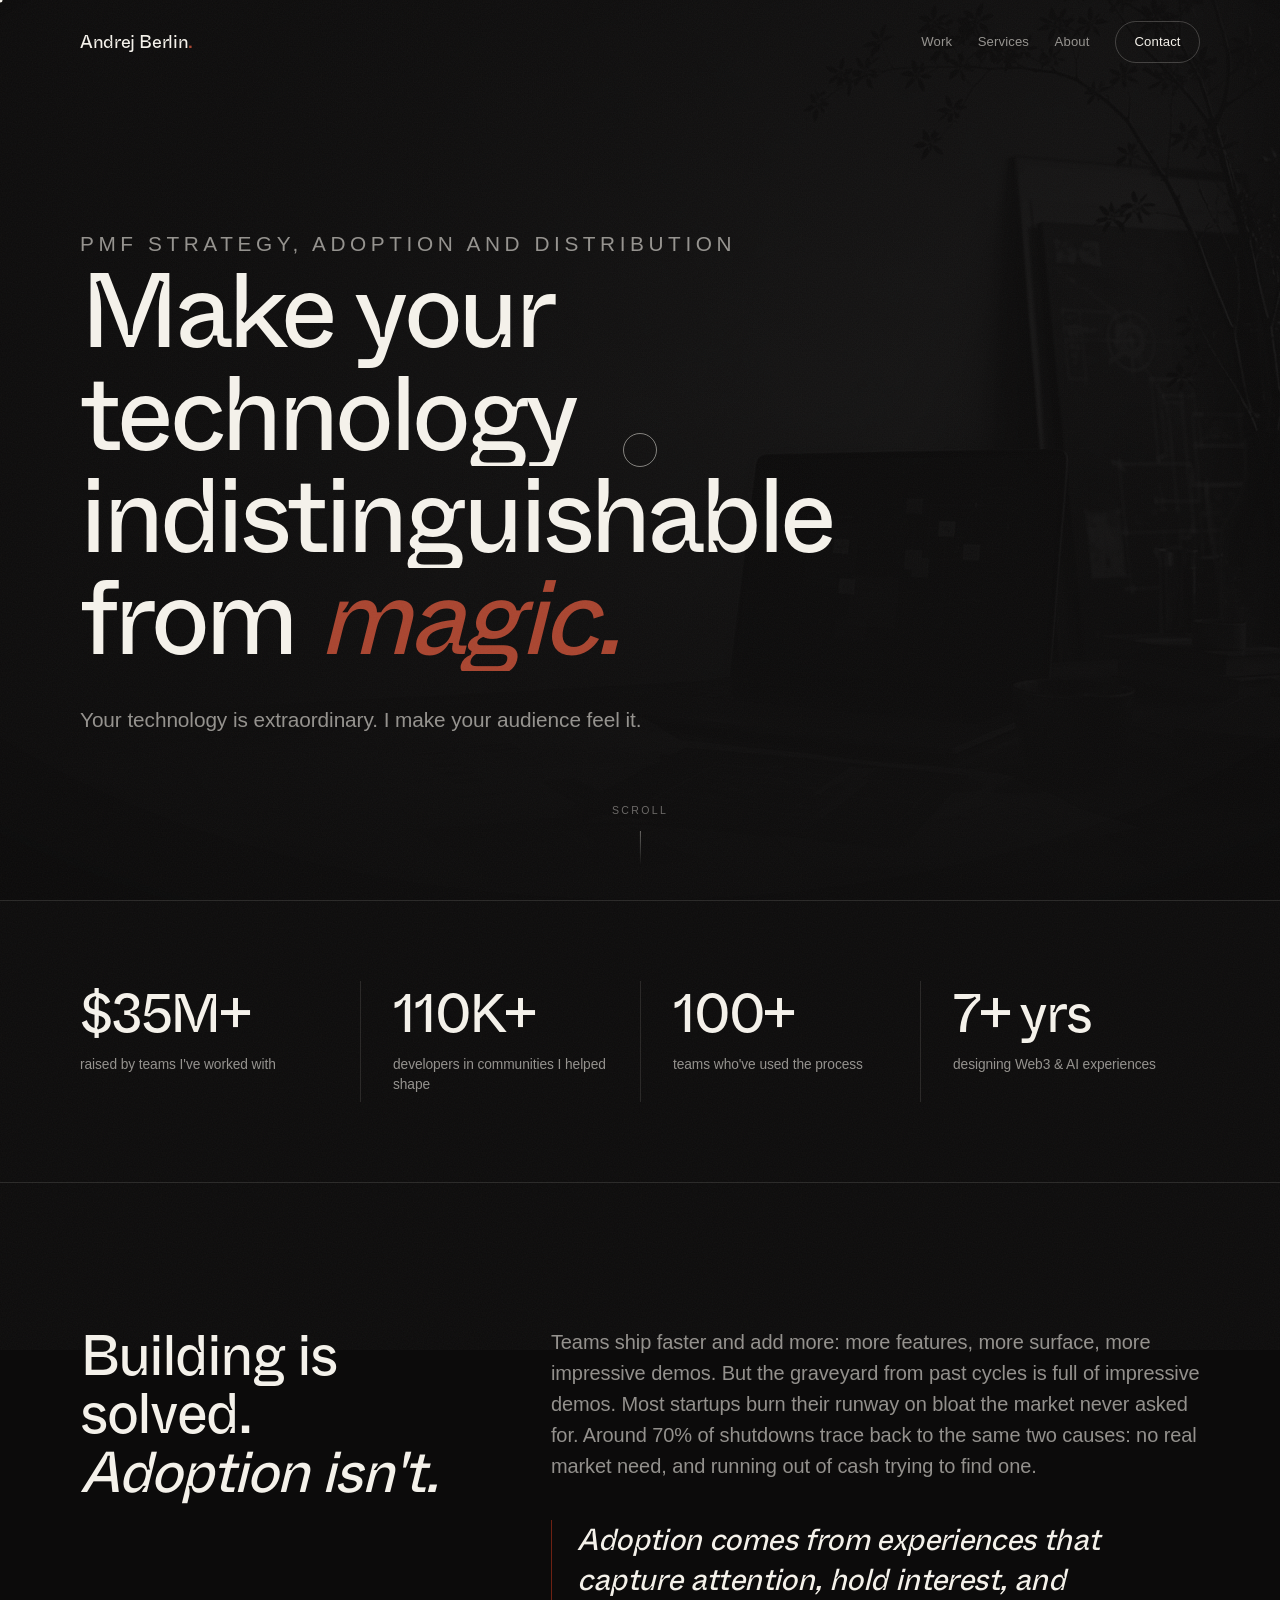
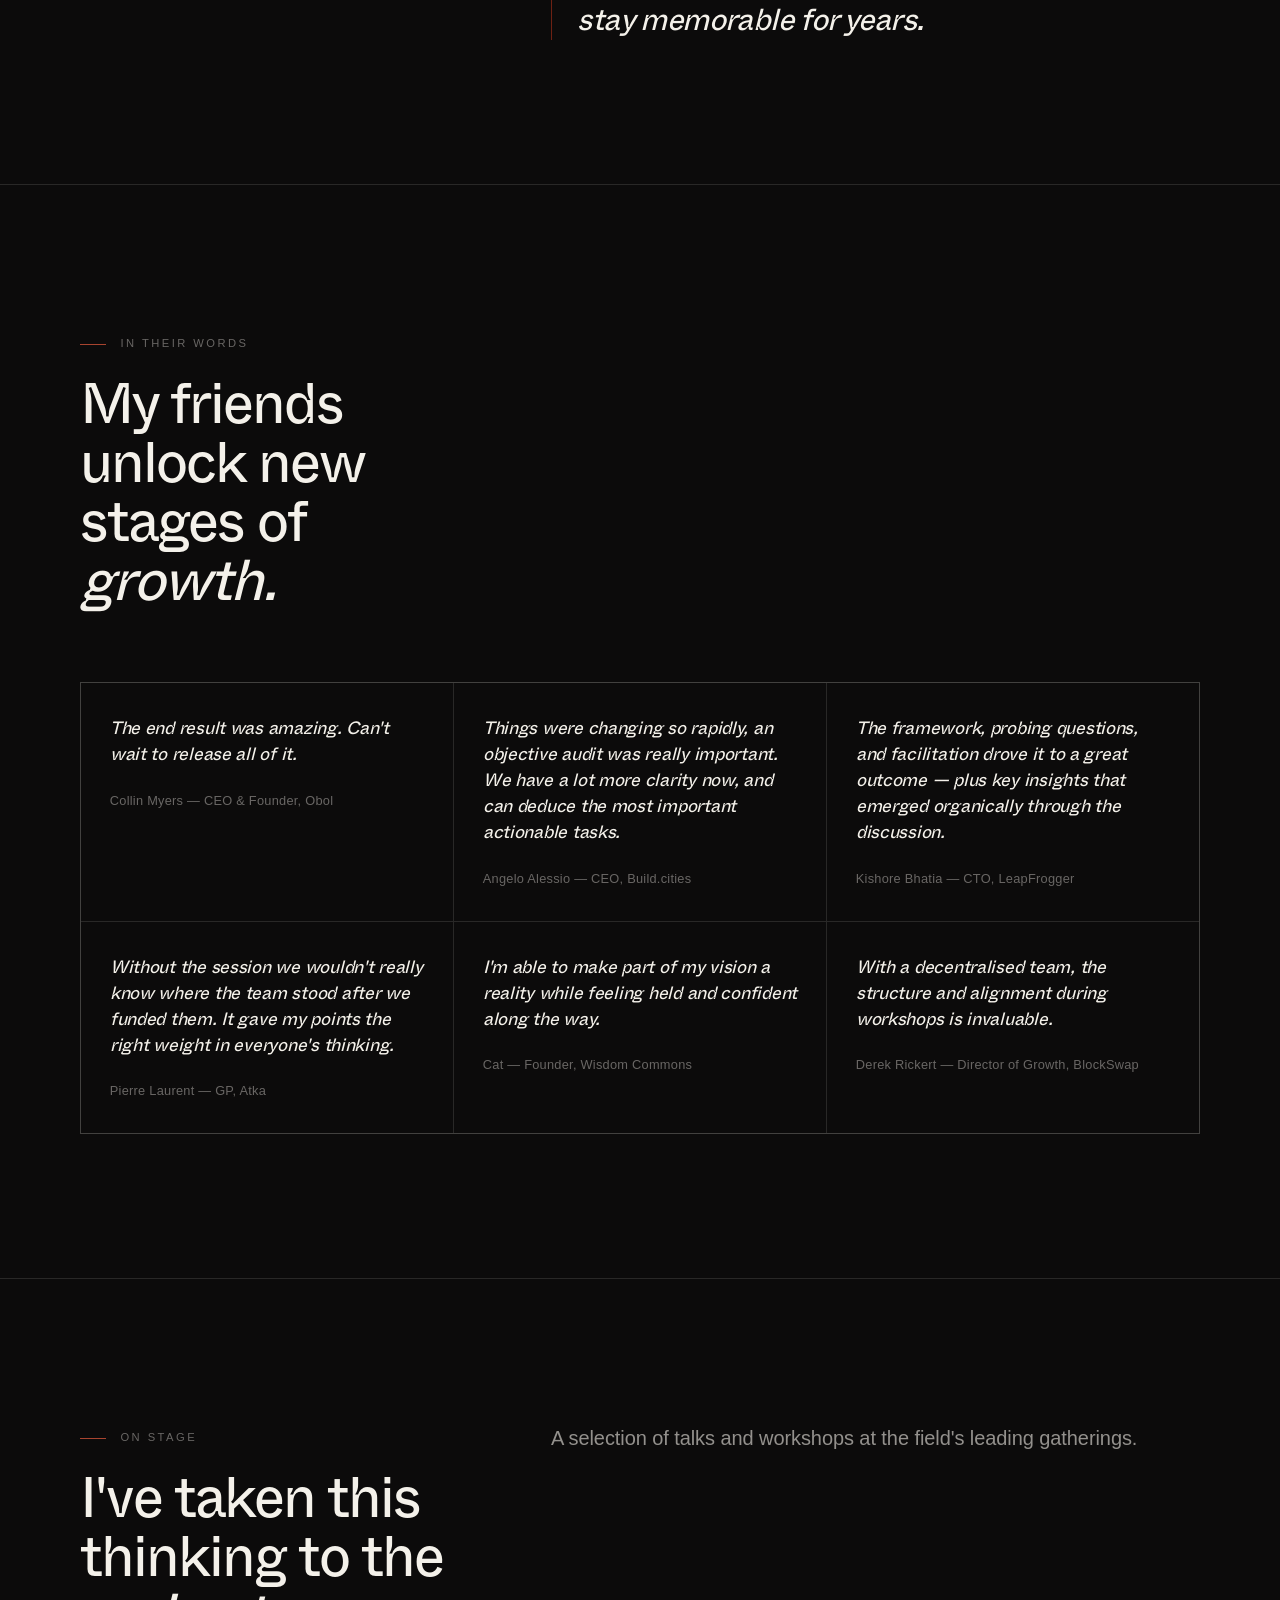
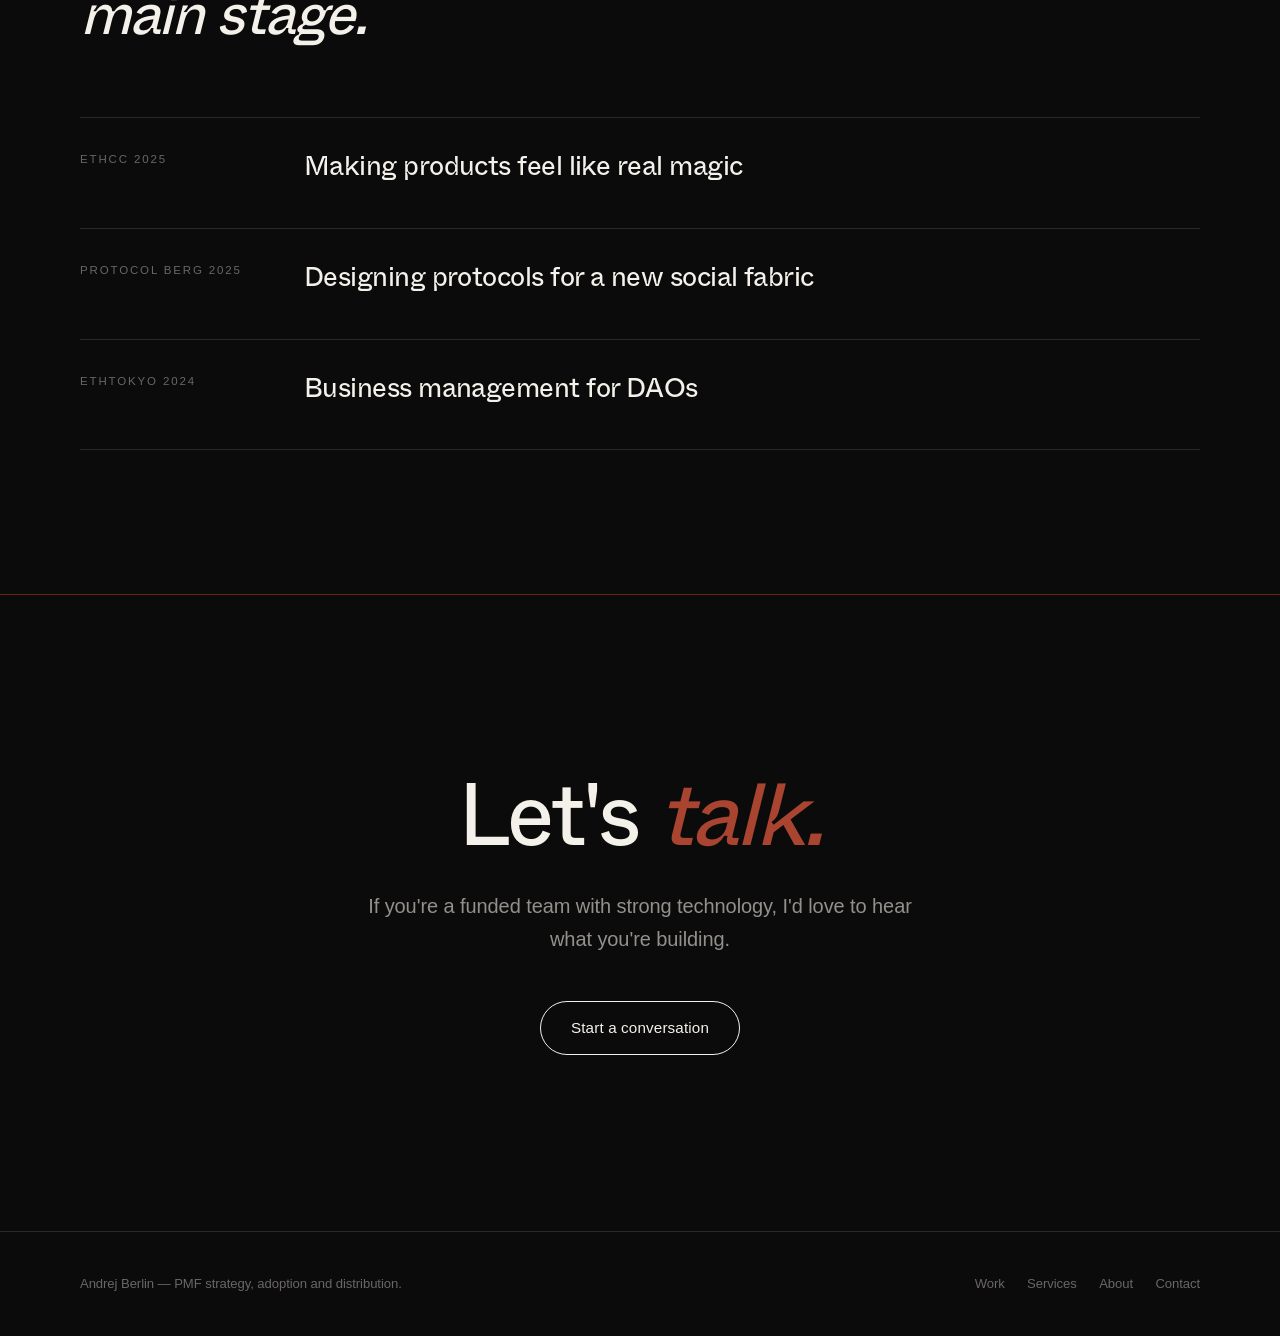
==== index.html @ 0835ff60 "Update positioning phrase" ====
<!DOCTYPE html>
<html lang="en">
<head>
  <meta charset="UTF-8">
  <meta name="viewport" content="width=device-width, initial-scale=1.0">
  <meta name="description" content="Andrej Berlin — PMF strategy, adoption and distribution for Web3 and AI teams">
  <title>Andrej Berlin — PMF strategy, adoption and distribution</title>
  <link rel="preload" as="image" href="assets/hero-experience-lab.png">
  <link rel="stylesheet" href="styles.css">
</head>
<body id="top">
  <div class="grain" aria-hidden="true"></div>
  <div class="vignette" aria-hidden="true"></div>
  <div class="cursor-ring" aria-hidden="true"></div>
  <div class="cursor-dot" aria-hidden="true"></div>

  <nav class="site-nav" aria-label="Primary navigation">
    <div class="wrap nav-inner">
      <a class="brand" href="index.html">Andrej Berlin<span>.</span></a>
      <div class="nav-links">
        <a href="work.html">Work</a>
        <a href="services.html">Services</a>
        <a href="about.html">About</a>
        <a class="nav-cta" href="#contact">Contact</a>
      </div>
    </div>
  </nav>

  <main>
    <header class="hero">
      <div class="hero-bg" aria-hidden="true"></div>
      <div class="wrap">
        <div class="hero-content">
          <p class="eyebrow">PMF strategy, adoption and distribution</p>
          <h1>
            <span class="line"><span>Make your technology</span></span>
            <span class="line"><span>indistinguishable</span></span>
            <span class="line"><span>from <span class="accent-blood">magic.</span></span></span>
          </h1>
          <p>Your technology is extraordinary. I make your audience feel it.</p>
        </div>
      </div>
      <span class="scroll-cue" aria-hidden="true">Scroll</span>
    </header>

    <section class="metrics hairline" aria-label="Impact metrics">
      <div class="wrap metric-grid">
        <div class="metric reveal">
          <strong data-count="35" data-prefix="$" data-suffix="M+">$35M+</strong>
          <span>raised by teams I've worked with</span>
        </div>
        <div class="metric reveal">
          <strong data-count="110" data-suffix="K+">110K+</strong>
          <span>developers in communities I helped shape</span>
        </div>
        <div class="metric reveal">
          <strong data-count="100" data-suffix="+">100+</strong>
          <span>teams who've used the process</span>
        </div>
        <div class="metric reveal">
          <strong data-count="7" data-suffix="+ yrs">7+ yrs</strong>
          <span>designing Web3 &amp; AI experiences</span>
        </div>
      </div>
    </section>

    <section class="section hairline" id="approach">
      <div class="wrap">
        <div class="section-grid">
          <div>
            <h2 class="reveal">Building is solved. <span class="accent">Adoption isn't.</span></h2>
          </div>
          <div>
            <p class="lead reveal">Teams ship <span class="swap" data-words="faster,quicker,sooner">faster</span> and add more: more <span class="swap" data-words="features,capabilities,functions">features</span>, more <span class="swap" data-words="surface,scope,footprint">surface</span>, more <span class="swap" data-words="impressive,striking,dazzling">impressive</span> demos. But the graveyard from past cycles is full of impressive demos. Most startups burn their runway on <span class="swap" data-words="bloat,clutter,excess">bloat</span> the market never asked for. Around 70% of shutdowns trace back to the same two causes: no real market need, and running out of cash trying to find one.</p>
            <p class="pull reveal">Adoption comes from experiences that capture attention, hold interest, and stay memorable for years.</p>
          </div>
        </div>
      </div>
    </section>

    <section class="section hairline" aria-labelledby="testimonials-title">
      <div class="wrap">
        <div class="section-grid">
          <div>
            <p class="section-kicker">In their words</p>
            <h2 id="testimonials-title" class="reveal">My friends unlock new stages of <span class="accent">growth.</span></h2>
          </div>
        </div>

        <div class="quote-grid stagger">
          <blockquote class="quote reveal">
            <p>The end result was amazing. Can't wait to release all of it.</p>
            <cite>Collin Myers — CEO &amp; Founder, Obol</cite>
          </blockquote>
          <blockquote class="quote reveal">
            <p>Things were changing so rapidly, an objective audit was really important. We have a lot more clarity now, and can deduce the most important actionable tasks.</p>
            <cite>Angelo Alessio — CEO, Build.cities</cite>
          </blockquote>
          <blockquote class="quote reveal">
            <p>The framework, probing questions, and facilitation drove it to a great outcome — plus key insights that emerged organically through the discussion.</p>
            <cite>Kishore Bhatia — CTO, LeapFrogger</cite>
          </blockquote>
          <blockquote class="quote reveal">
            <p>Without the session we wouldn't really know where the team stood after we funded them. It gave my points the right weight in everyone's thinking.</p>
            <cite>Pierre Laurent — GP, Atka</cite>
          </blockquote>
          <blockquote class="quote reveal">
            <p>I'm able to make part of my vision a reality while feeling held and confident along the way.</p>
            <cite>Cat — Founder, Wisdom Commons</cite>
          </blockquote>
          <blockquote class="quote reveal">
            <p>With a decentralised team, the structure and alignment during workshops is invaluable.</p>
            <cite>Derek Rickert — Director of Growth, BlockSwap</cite>
          </blockquote>
        </div>
      </div>
    </section>

    <section class="section hairline" aria-labelledby="talks-title">
      <div class="wrap">
        <div class="section-grid">
          <div>
            <p class="section-kicker">On stage</p>
            <h2 id="talks-title" class="reveal">I've taken this thinking to the <span class="accent">main stage.</span></h2>
          </div>
          <p class="lead reveal">A selection of talks and workshops at the field's leading gatherings.</p>
        </div>

        <div class="talk-list">
          <article class="talk reveal">
            <time>EthCC 2025</time>
            <div>
              <h3>Making products feel like real magic</h3>
              <p>How the principles of magic apply to building digital products in Web3 — the difference between magical experiences and magic tricks, and how the best teams create experiences that are delightful, connecting, and memorable.</p>
            </div>
          </article>
          <article class="talk reveal">
            <time>Protocol Berg 2025</time>
            <div>
              <h3>Designing protocols for a new social fabric</h3>
              <p>A workshop on designing protocols that shape behaviour and address real-world challenges — mapping behavioural patterns, prioritising challenges, and merging ideas into protocol concepts that encourage positive interaction.</p>
            </div>
          </article>
          <article class="talk reveal">
            <time>EthTokyo 2024</time>
            <div>
              <h3>Business management for DAOs</h3>
              <p>Insights from years of consultancy and research: most needlessly burned funds in Web3 startups could be used effectively with proper team alignment, real user research, and directed treasury management.</p>
            </div>
          </article>
        </div>
      </div>
    </section>

    <section class="section final hairline-blood" id="contact">
      <div class="wrap">
        <h2 class="reveal">Let's <span class="accent-blood">talk.</span></h2>
        <p class="reveal">If you're a funded team with strong technology, I'd love to hear what you're building.</p>
        <a class="button reveal" href="https://t.me/andrejberlin" target="_blank" rel="noopener">Start a conversation</a>
      </div>
    </section>
  </main>

  <footer class="site-footer">
    <div class="wrap footer-inner">
      <span>Andrej Berlin — PMF strategy, adoption and distribution.</span>
      <nav class="footer-links" aria-label="Footer">
        <a href="work.html">Work</a>
        <a href="services.html">Services</a>
        <a href="about.html">About</a>
        <a href="#contact">Contact</a>
      </nav>
    </div>
  </footer>

  <script src="script.js"></script>
</body>
</html>
---- styles.css ----
/* ABC Whyte Inktrap — display face. License owned; files live in /fonts/.
   Only the Regular is present, so it covers the 400–500 display range;
   body text falls back to a neutral grotesque per the brief. */
@font-face {
  font-family: "ABC Whyte Inktrap";
  src: url("fonts/ABCWhyteInktrap-Regular.otf") format("opentype");
  font-weight: 400 500;
  font-style: normal;
  font-display: swap;
}

:root {
  --bg: #0c0b0b;
  --fg: #f4f1ea;
  --oxblood: #6e2113;
  --oxblood-bright: #a8442f;
  --muted: rgba(244, 241, 234, 0.58);
  --quiet: rgba(244, 241, 234, 0.40);
  --line: rgba(244, 241, 234, 0.12);
  --line-strong: rgba(244, 241, 234, 0.22);
  --display: "ABC Whyte Inktrap", "Helvetica Neue", Arial, sans-serif;
  --body: "ABC Whyte", "Helvetica Neue", Arial, sans-serif;
  --ease: cubic-bezier(0.16, 1, 0.3, 1);
}

* { box-sizing: border-box; }

html { scroll-behavior: smooth; }

body {
  margin: 0;
  background: var(--bg);
  color: var(--fg);
  font-family: var(--body);
  font-weight: 400;
  line-height: 1.65;
  letter-spacing: -0.005em;
  -webkit-font-smoothing: antialiased;
  text-rendering: optimizeLegibility;
  overflow-x: hidden;
}

::selection {
  background: var(--oxblood);
  color: var(--fg);
}

img { max-width: 100%; display: block; }
a { color: inherit; }

.wrap {
  width: min(1120px, calc(100% - 48px));
  margin: 0 auto;
}

/* ---------- Atmosphere: grain + vignette ---------- */
.grain,
.vignette {
  position: fixed;
  inset: -50%;
  width: 200%;
  height: 200%;
  pointer-events: none;
  z-index: 9000;
}
.grain {
  background-image: url("data:image/svg+xml,%3Csvg xmlns='http://www.w3.org/2000/svg' width='160' height='160'%3E%3Cfilter id='n'%3E%3CfeTurbulence type='fractalNoise' baseFrequency='0.8' numOctaves='2' stitchTiles='stitch'/%3E%3C/filter%3E%3Crect width='100%25' height='100%25' filter='url(%23n)'/%3E%3C/svg%3E");
  opacity: 0.045;
  mix-blend-mode: screen;
  animation: grain 600ms steps(1) infinite;
  will-change: transform;
}
@keyframes grain {
  0%   { transform: translate(0, 0); }
  10%  { transform: translate(-4%, -2%); }
  20%  { transform: translate(-8%, 4%); }
  30%  { transform: translate(4%, -6%); }
  40%  { transform: translate(-2%, 8%); }
  50%  { transform: translate(-8%, 2%); }
  60%  { transform: translate(6%, 0); }
  70%  { transform: translate(0, 6%); }
  80%  { transform: translate(3%, -4%); }
  90%  { transform: translate(-4%, 4%); }
  100% { transform: translate(0, 0); }
}
.vignette {
  inset: 0;
  width: 100%;
  height: 100%;
  background: radial-gradient(125% 105% at 50% 42%, transparent 55%, rgba(0, 0, 0, 0.55) 100%);
  z-index: 8999;
}

/* ---------- Custom cursor ---------- */
.cursor-dot,
.cursor-ring {
  position: fixed;
  top: 0;
  left: 0;
  pointer-events: none;
  z-index: 9500;
  border-radius: 50%;
  transform: translate(-50%, -50%);
  opacity: 0;
  transition: opacity 400ms ease;
}
.cursor-dot {
  width: 5px;
  height: 5px;
  background: var(--fg);
}
.cursor-ring {
  width: 34px;
  height: 34px;
  border: 1px solid rgba(244, 241, 234, 0.5);
  transition: width 300ms var(--ease), height 300ms var(--ease),
              border-color 300ms var(--ease), background-color 300ms var(--ease),
              opacity 400ms ease;
}
body.cursor-on .cursor-dot,
body.cursor-on .cursor-ring { opacity: 1; }
body.cursor-on { cursor: none; }
body.cursor-on a,
body.cursor-on button { cursor: none; }
.cursor-ring.is-hover {
  width: 64px;
  height: 64px;
  border-color: rgba(244, 241, 234, 0.18);
  background: rgba(168, 68, 47, 0.12);
}

/* ---------- Nav ---------- */
.site-nav {
  position: fixed;
  top: 0;
  left: 0;
  right: 0;
  z-index: 100;
  transition: background-color 400ms ease, border-color 400ms ease, backdrop-filter 400ms ease;
  border-bottom: 1px solid transparent;
}
.site-nav.condensed {
  background: rgba(12, 11, 11, 0.72);
  border-bottom-color: var(--line);
  backdrop-filter: blur(14px);
}
.nav-inner {
  display: flex;
  align-items: center;
  justify-content: space-between;
  gap: 1.5rem;
  min-height: 84px;
  transition: min-height 400ms ease;
}
.site-nav.condensed .nav-inner { min-height: 62px; }

.brand {
  font-family: var(--display);
  font-size: 1.15rem;
  font-weight: 500;
  letter-spacing: -0.02em;
  text-decoration: none;
  white-space: nowrap;
}
.brand span { color: var(--oxblood-bright); }

.nav-links {
  display: flex;
  align-items: center;
  gap: 1.6rem;
  font-size: 0.82rem;
  letter-spacing: 0.01em;
  color: var(--muted);
}
.nav-links a {
  position: relative;
  text-decoration: none;
  transition: color 300ms ease;
}
.nav-links a:not(.nav-cta)::after {
  content: "";
  position: absolute;
  left: 0;
  bottom: -4px;
  width: 100%;
  height: 1px;
  background: var(--fg);
  transform: scaleX(0);
  transform-origin: left;
  transition: transform 380ms var(--ease);
}
.nav-links a:not(.nav-cta):hover { color: var(--fg); }
.nav-links a:not(.nav-cta):hover::after { transform: scaleX(1); }
.nav-links a[aria-current="page"] { color: var(--fg); }
.nav-links a[aria-current="page"]:not(.nav-cta)::after { transform: scaleX(1); background: var(--oxblood-bright); }

.nav-cta {
  padding: 0.55rem 1.15rem;
  border: 1px solid var(--line-strong);
  border-radius: 999px;
  color: var(--fg);
  transition: border-color 300ms ease, background-color 300ms ease, color 300ms ease;
}
.nav-cta:hover {
  border-color: var(--oxblood-bright);
  background: var(--oxblood);
}

/* ---------- Buttons ---------- */
.button {
  display: inline-flex;
  align-items: center;
  justify-content: center;
  min-height: 54px;
  padding: 0 1.9rem;
  border: 1px solid var(--fg);
  border-radius: 999px;
  font-family: var(--body);
  font-size: 0.95rem;
  letter-spacing: 0.01em;
  text-decoration: none;
  background: transparent;
  color: var(--fg);
  transition: background-color 320ms var(--ease), color 320ms var(--ease), border-color 320ms var(--ease);
}
.button:hover {
  background: var(--fg);
  color: var(--bg);
}

/* ---------- Eyebrow / kicker labels ---------- */
.eyebrow,
.section-kicker {
  display: inline-block;
  margin: 0 0 1.4rem;
  font-size: 0.7rem;
  font-weight: 500;
  letter-spacing: 0.22em;
  text-transform: uppercase;
  color: var(--quiet);
}
.section-kicker::before {
  content: "";
  display: inline-block;
  width: 26px;
  height: 1px;
  margin-right: 0.9rem;
  vertical-align: middle;
  background: var(--oxblood-bright);
}

/* ---------- Display type ---------- */
h1, h2, h3 {
  font-family: var(--display);
  font-weight: 500;
  letter-spacing: -0.03em;
}
.accent { font-style: italic; }
.accent-blood { color: var(--oxblood-bright); font-style: italic; }

/* ---------- Hero ---------- */
.hero {
  position: relative;
  min-height: 100svh;
  display: flex;
  align-items: center;
  overflow: hidden;
  isolation: isolate;
}
.hero-bg {
  position: absolute;
  inset: 0;
  z-index: -2;
  background: url("assets/hero-experience-lab.png") center / cover no-repeat;
  filter: grayscale(1) contrast(1.05) brightness(0.5);
  opacity: 0.18;
  transform: scale(1.06);
}
.hero::after {
  content: "";
  position: absolute;
  inset: 0;
  z-index: -1;
  background:
    linear-gradient(180deg, rgba(12, 11, 11, 0.65) 0%, rgba(12, 11, 11, 0.2) 45%, var(--bg) 100%),
    linear-gradient(90deg, var(--bg) 0%, rgba(12, 11, 11, 0.35) 60%, rgba(12, 11, 11, 0.05) 100%);
}
.hero-content {
  width: min(900px, 100%);
  padding: 9rem 0 7rem;
}
.hero h1 {
  margin: 0;
  font-size: clamp(2.9rem, 8.5vw, 6.6rem);
  line-height: 0.97;
  letter-spacing: -0.04em;
}
.hero h1 .line {
  display: block;
  overflow: hidden;
}
.hero h1 .line > span {
  display: block;
  transform: translateY(105%);
  transition: transform 900ms var(--ease);
}
.hero p {
  max-width: none;
  text-wrap: balance;
  margin: 2rem 0 0;
  font-size: clamp(1.05rem, 2.2vw, 1.3rem);
  color: var(--muted);
  opacity: 0;
  transform: translateY(14px);
  transition: opacity 900ms ease 700ms, transform 900ms var(--ease) 700ms;
}
/* keep the subline on a single line once there's room for it */
@media (min-width: 760px) {
  .hero p { white-space: nowrap; }
}
/* choreographed load */
body.loaded .hero h1 .line:nth-child(1) > span { transform: translateY(0); transition-delay: 200ms; }
body.loaded .hero h1 .line:nth-child(2) > span { transform: translateY(0); transition-delay: 340ms; }
body.loaded .hero h1 .line:nth-child(3) > span { transform: translateY(0); transition-delay: 480ms; }
body.loaded .hero p { opacity: 1; transform: translateY(0); }
.hero .accent-blood {
  opacity: 0;
  transition: opacity 1000ms ease 1100ms;
}
body.loaded .hero .accent-blood { opacity: 1; }

.scroll-cue {
  position: absolute;
  left: 50%;
  bottom: 2.2rem;
  transform: translateX(-50%);
  font-size: 0.66rem;
  letter-spacing: 0.22em;
  text-transform: uppercase;
  color: var(--quiet);
  opacity: 0;
  transition: opacity 800ms ease 1600ms;
}
body.loaded .scroll-cue { opacity: 1; }
.scroll-cue::after {
  content: "";
  display: block;
  width: 1px;
  height: 34px;
  margin: 0.7rem auto 0;
  background: linear-gradient(var(--quiet), transparent);
  animation: cue 2.4s var(--ease) infinite;
}
@keyframes cue {
  0% { transform: scaleY(0); transform-origin: top; }
  40% { transform: scaleY(1); transform-origin: top; }
  60% { transform: scaleY(1); transform-origin: bottom; }
  100% { transform: scaleY(0); transform-origin: bottom; }
}

/* ---------- Sections ---------- */
.section { padding: clamp(5rem, 12vw, 9rem) 0; }
.hairline { border-top: 1px solid var(--line); }
.hairline-blood { border-top: 1px solid var(--oxblood); }

.section-grid {
  display: grid;
  grid-template-columns: minmax(0, 0.85fr) minmax(0, 1.4fr);
  gap: clamp(2rem, 6vw, 5rem);
  align-items: start;
}

h2 {
  margin: 0;
  font-size: clamp(2.1rem, 5vw, 3.6rem);
  line-height: 1.02;
  letter-spacing: -0.035em;
}

.lead {
  max-width: 44rem;
  margin: 0;
  font-size: clamp(1.05rem, 2vw, 1.25rem);
  line-height: 1.55;
  color: var(--muted);
}
.pull {
  max-width: 36rem;
  margin: 2.4rem 0 0;
  padding-left: 1.6rem;
  border-left: 1px solid var(--oxblood);
  font-family: var(--display);
  font-size: clamp(1.4rem, 3vw, 1.9rem);
  font-style: italic;
  line-height: 1.32;
  letter-spacing: -0.02em;
  color: var(--fg);
}

/* ---------- Subpage masthead ---------- */
.section.page-top { padding-top: clamp(8.5rem, 16vw, 13rem); }
.page-title {
  margin: 0;
  font-size: clamp(2.4rem, 6vw, 4.2rem);
  line-height: 1;
  letter-spacing: -0.035em;
}

/* ---------- Metrics / proof bar ---------- */
.metrics { padding: clamp(3.5rem, 7vw, 5rem) 0; }
.metric-grid {
  display: grid;
  grid-template-columns: repeat(4, 1fr);
  gap: 0;
}
.metric {
  padding: 0.4rem clamp(1rem, 3vw, 2rem) 0.4rem 0;
}
.metric + .metric { border-left: 1px solid var(--line); padding-left: clamp(1rem, 3vw, 2rem); }
.metric strong {
  display: block;
  font-family: var(--display);
  font-size: clamp(2.2rem, 5vw, 3.4rem);
  font-weight: 500;
  letter-spacing: -0.04em;
  line-height: 1;
}
.metric span {
  display: block;
  margin-top: 0.85rem;
  max-width: 16rem;
  font-size: 0.86rem;
  line-height: 1.45;
  color: var(--muted);
}

/* ---------- Principles ---------- */
.principles {
  display: grid;
  grid-template-columns: repeat(3, 1fr);
  margin-top: clamp(3rem, 6vw, 4.5rem);
  border-top: 1px solid var(--line);
  border-left: 1px solid var(--line);
}
.principle {
  padding: 2rem 1.8rem 2.4rem;
  border-right: 1px solid var(--line);
  border-bottom: 1px solid var(--line);
  min-height: 200px;
}
.item-number {
  font-family: var(--display);
  font-size: 0.8rem;
  letter-spacing: 0.05em;
  color: var(--oxblood-bright);
}
.principle h3,
.service h3,
.talk h3 {
  margin: 1rem 0 0;
  font-size: 1.3rem;
  font-weight: 500;
  letter-spacing: -0.02em;
  line-height: 1.15;
}
.principle p,
.service p {
  margin: 0.8rem 0 0;
  font-size: 0.94rem;
  color: var(--muted);
}

/* ---------- Clients ---------- */
.client-grid {
  display: grid;
  grid-template-columns: repeat(3, 1fr);
  margin-top: clamp(3rem, 6vw, 4.5rem);
  border-top: 1px solid var(--line);
  border-left: 1px solid var(--line);
}
.client {
  padding: 1.9rem 1.8rem 2.2rem;
  border-right: 1px solid var(--line);
  border-bottom: 1px solid var(--line);
  min-height: 190px;
}
.client strong {
  display: block;
  font-family: var(--display);
  font-size: 1.35rem;
  font-weight: 500;
  letter-spacing: -0.02em;
}
.client p {
  margin: 0.85rem 0 0;
  font-size: 0.92rem;
  color: var(--muted);
}
.client b { color: var(--fg); font-weight: 500; }
.client-feature {
  grid-column: 1 / -1;
  min-height: auto;
  display: flex;
  align-items: center;
  padding: clamp(2rem, 5vw, 3rem) 1.8rem;
}
.client-feature p {
  margin: 0;
  max-width: 52rem;
  font-family: var(--display);
  font-size: clamp(1.2rem, 2.6vw, 1.65rem);
  font-style: italic;
  line-height: 1.4;
  letter-spacing: -0.02em;
  color: var(--fg);
}
.client-feature b { color: var(--oxblood-bright); font-weight: 400; }

/* ---------- Services ---------- */
.service-grid {
  display: grid;
  grid-template-columns: repeat(3, 1fr);
  margin-top: clamp(3rem, 6vw, 4.5rem);
  border-top: 1px solid var(--line);
  border-left: 1px solid var(--line);
}
.service {
  padding: 2rem 1.8rem 2.4rem;
  border-right: 1px solid var(--line);
  border-bottom: 1px solid var(--line);
}

/* ---------- About ---------- */
.about-copy { max-width: 46rem; }
.about-copy p {
  margin: 0 0 1.3rem;
  font-size: clamp(1.05rem, 2vw, 1.3rem);
  line-height: 1.55;
  color: var(--muted);
}
.about-copy b { color: var(--fg); font-weight: 500; }

/* ---------- Testimonials ---------- */
.quote-grid {
  display: grid;
  grid-template-columns: repeat(3, 1fr);
  gap: 1px;
  margin-top: clamp(3rem, 6vw, 4.5rem);
  background: var(--line);
  border: 1px solid var(--line);
}
.quote {
  margin: 0;
  padding: 2rem 1.8rem;
  background: var(--bg);
}
.quote p {
  margin: 0;
  font-family: var(--display);
  font-size: 1.12rem;
  font-style: italic;
  line-height: 1.45;
  letter-spacing: -0.015em;
  color: var(--fg);
}
.quote cite {
  display: block;
  margin-top: 1.4rem;
  font-family: var(--body);
  font-size: 0.8rem;
  font-style: normal;
  letter-spacing: 0.02em;
  color: var(--quiet);
}

/* ---------- Talks ---------- */
.talk-list {
  margin-top: clamp(3rem, 6vw, 4.5rem);
  border-top: 1px solid var(--line);
}
.talk {
  display: grid;
  grid-template-columns: 12rem minmax(0, 1fr);
  gap: 2rem;
  padding: 2rem 0;
  border-bottom: 1px solid var(--line);
  transition: padding 420ms var(--ease);
}
.talk time {
  font-size: 0.72rem;
  font-weight: 500;
  letter-spacing: 0.16em;
  text-transform: uppercase;
  color: var(--quiet);
  transition: color 420ms ease;
}
.talk h3 {
  margin: 0;
  font-size: clamp(1.3rem, 2.6vw, 1.7rem);
  transition: transform 420ms var(--ease);
}
.talk p {
  max-width: 48rem;
  margin: 0.9rem 0 0;
  font-size: 0.95rem;
  color: var(--muted);
  max-height: 0;
  opacity: 0;
  overflow: hidden;
  transform: translateY(-6px);
  transition: max-height 520ms var(--ease), opacity 420ms ease, transform 520ms var(--ease), margin 520ms var(--ease);
}
.talk:hover { padding: 2.4rem 0; }
.talk:hover time { color: var(--oxblood-bright); }
.talk:hover h3 { transform: translateX(8px); }
.talk:hover p { max-height: 14rem; opacity: 1; transform: translateY(0); }

/* ---------- Final CTA ---------- */
.final {
  text-align: center;
  padding: clamp(6rem, 14vw, 11rem) 0;
}
.final h2 {
  max-width: 16ch;
  margin: 0 auto;
  font-size: clamp(2.6rem, 8vw, 5.5rem);
}
.final p {
  max-width: 34rem;
  margin: 1.8rem auto 0;
  font-size: clamp(1.05rem, 2vw, 1.25rem);
  color: var(--muted);
}
.final .button { margin-top: 2.8rem; }

/* ---------- Footer ---------- */
.site-footer {
  padding: 2.6rem 0;
  border-top: 1px solid var(--line);
  font-size: 0.82rem;
  color: var(--quiet);
}
.footer-inner {
  display: flex;
  justify-content: space-between;
  align-items: center;
  gap: 1.5rem;
  flex-wrap: wrap;
}
.footer-links {
  display: flex;
  gap: 1.4rem;
}
.footer-links a { text-decoration: none; transition: color 300ms ease; }
.footer-links a:hover { color: var(--fg); }

/* ---------- Reveal animation ---------- */
.reveal {
  opacity: 0;
  transform: translateY(26px);
  transition: opacity 800ms ease, transform 900ms var(--ease);
}
.reveal.in {
  opacity: 1;
  transform: none;
}

/* ---------- Word-swap misdirection ---------- */
.swap {
  display: inline-block;
  transition: opacity 600ms ease;
}

/* ---------- Responsive ---------- */
@media (max-width: 940px) {
  .nav-links a:not(.nav-cta) { display: none; }
  .section-grid { grid-template-columns: 1fr; }
  .principles,
  .client-grid,
  .service-grid,
  .quote-grid { grid-template-columns: repeat(2, 1fr); }
  .metric-grid { grid-template-columns: repeat(2, 1fr); gap: 0 0; }
  .metric { padding: 1.5rem 0; border-left: none; }
  .metric + .metric { border-left: none; padding-left: 0; }
  .metric:nth-child(2n) { padding-left: clamp(1rem, 4vw, 2rem); border-left: 1px solid var(--line); }
  .talk:hover p { max-height: none; }
}

@media (max-width: 600px) {
  .principles,
  .client-grid,
  .service-grid,
  .quote-grid { grid-template-columns: 1fr; }
  .metric-grid { grid-template-columns: 1fr; }
  .metric:nth-child(2n) { padding-left: 0; border-left: none; }
  .metric { border-top: 1px solid var(--line); }
  .talk { grid-template-columns: 1fr; gap: 0.5rem; }
  .talk p,
  .talk:hover p { max-height: none; opacity: 1; transform: none; margin-top: 0.7rem; }
}

@media (hover: none) {
  .cursor-dot, .cursor-ring { display: none; }
  .talk p { max-height: none; opacity: 1; transform: none; }
}

@media (prefers-reduced-motion: reduce) {
  html { scroll-behavior: auto; }
  .grain { animation: none; }
  .scroll-cue::after { animation: none; }
  .reveal { opacity: 1; transform: none; transition: none; }
  .hero h1 .line > span,
  .hero p,
  .hero .accent-blood { transform: none; opacity: 1; transition: none; }
  .cursor-dot, .cursor-ring { display: none; }
  .swap { transition: none; }
}
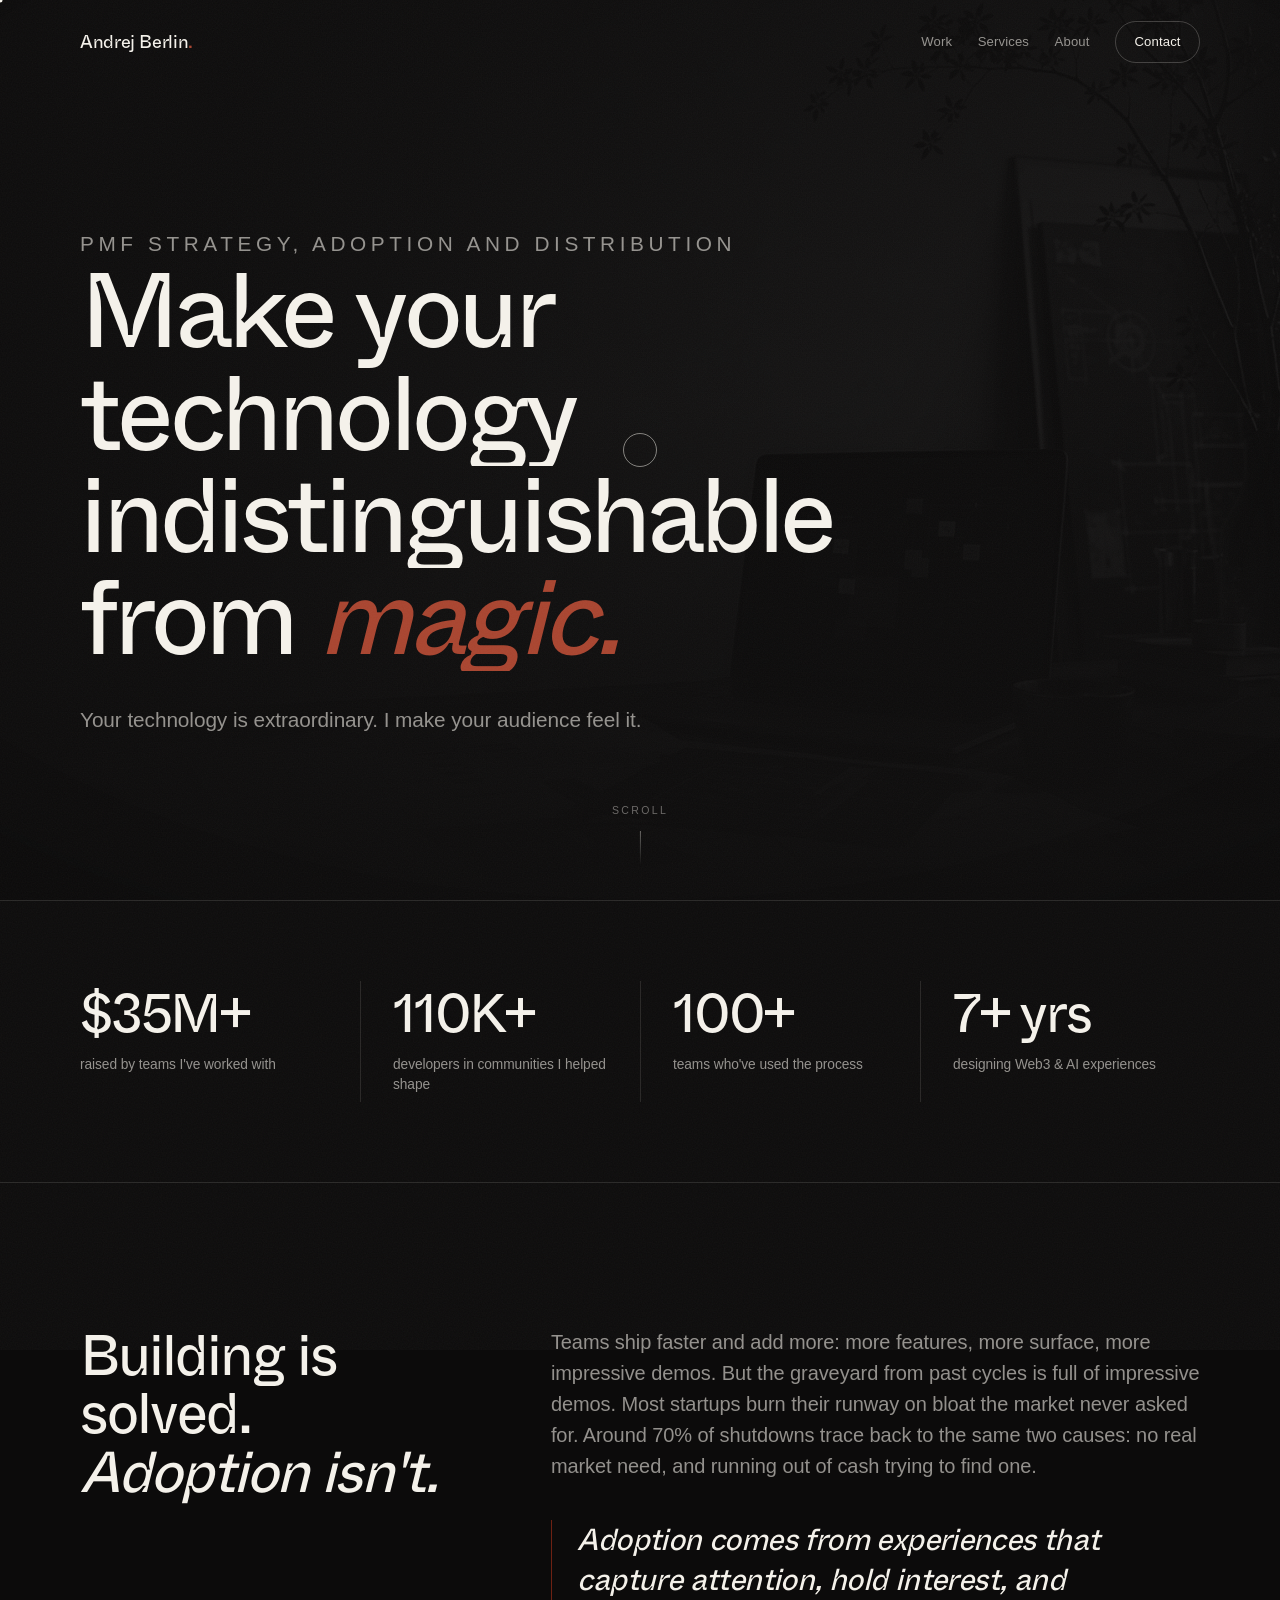
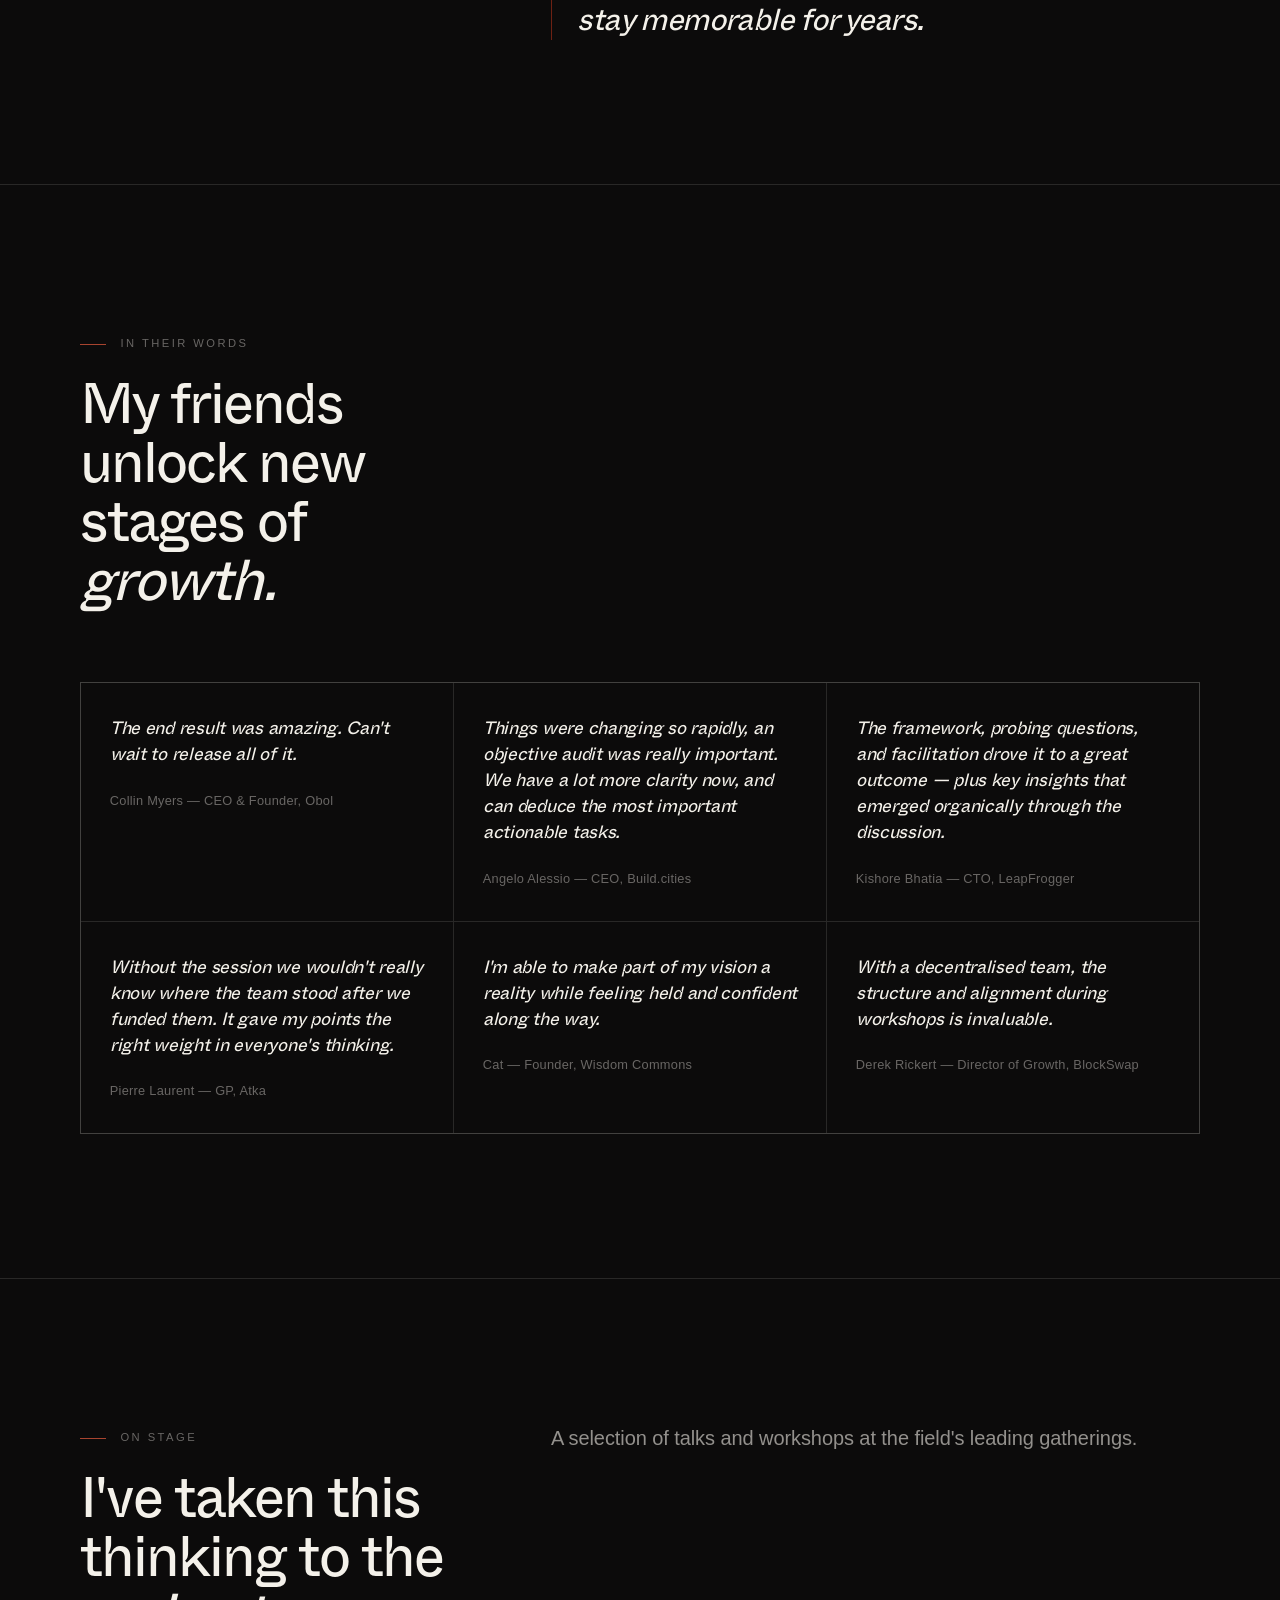
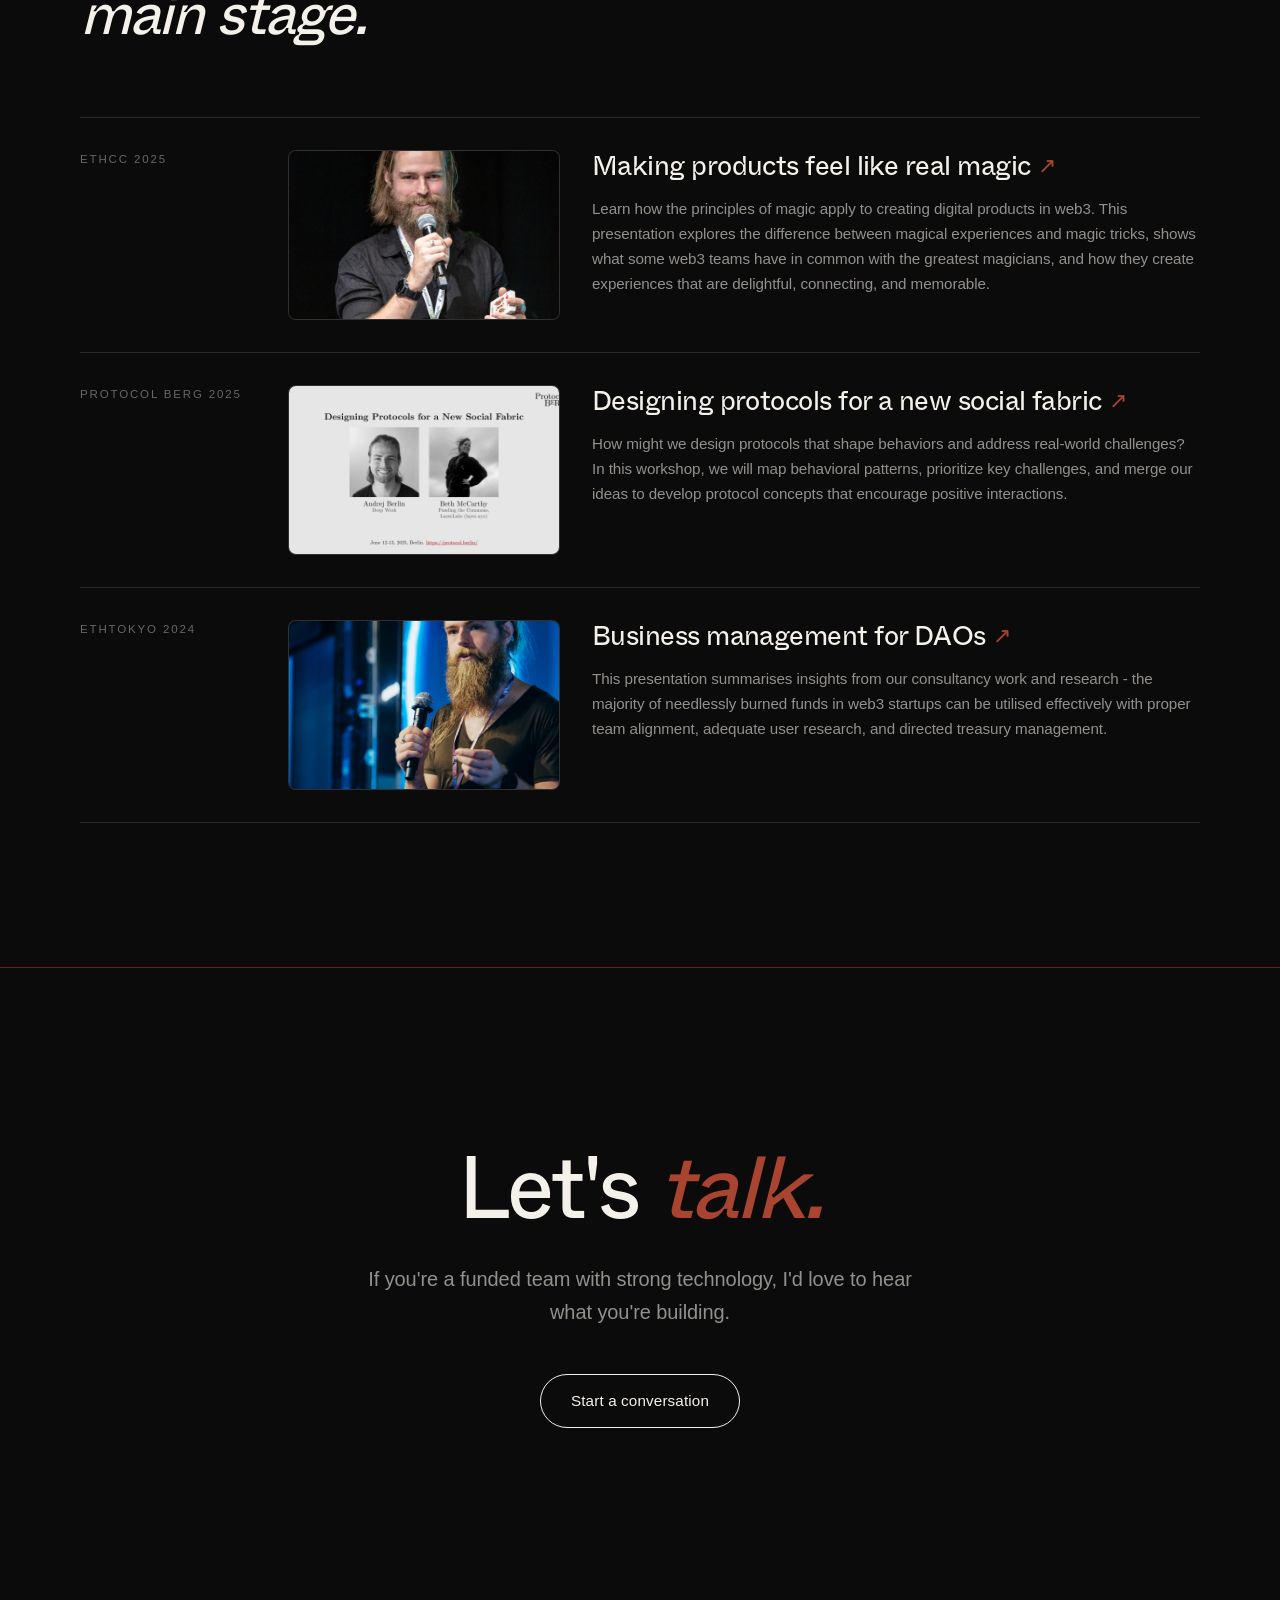
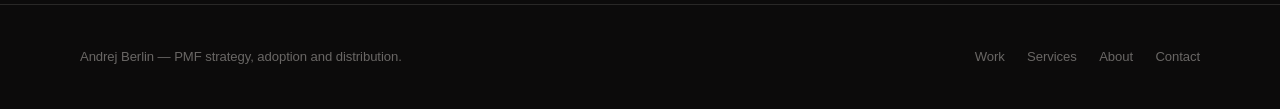
==== commit 1689b28e: "Add public talk media links" ====
--- a/index.html
+++ b/index.html
@@ -129,23 +129,32 @@
         <div class="talk-list">
           <article class="talk reveal">
             <time>EthCC 2025</time>
+            <a class="talk-media" href="https://www.youtube.com/watch?v=Gu99YvRV0II" target="_blank" rel="noopener" aria-label="Watch Making products feel like real magic">
+              <img src="assets/talk-ethcc-2025.jpg" alt="Andrej presenting Making products feel like real magic at EthCC 2025">
+            </a>
             <div>
-              <h3>Making products feel like real magic</h3>
-              <p>How the principles of magic apply to building digital products in Web3 — the difference between magical experiences and magic tricks, and how the best teams create experiences that are delightful, connecting, and memorable.</p>
+              <h3><a href="https://www.youtube.com/watch?v=Gu99YvRV0II" target="_blank" rel="noopener">Making products feel like real magic</a></h3>
+              <p>Learn how the principles of magic apply to creating digital products in web3. This presentation explores the difference between magical experiences and magic tricks, shows what some web3 teams have in common with the greatest magicians, and how they create experiences that are delightful, connecting, and memorable.</p>
             </div>
           </article>
           <article class="talk reveal">
             <time>Protocol Berg 2025</time>
+            <a class="talk-media" href="https://watch.protocol.berlin/65a90bf47932ebe436ba9351/watch?session=68553c8c90bd41297b51b192" target="_blank" rel="noopener" aria-label="Watch Designing protocols for a new social fabric">
+              <img src="assets/talk-protocol-berg-2025.png" alt="Designing protocols for a new social fabric talk thumbnail from Protocol Berg 2025">
+            </a>
             <div>
-              <h3>Designing protocols for a new social fabric</h3>
-              <p>A workshop on designing protocols that shape behaviour and address real-world challenges — mapping behavioural patterns, prioritising challenges, and merging ideas into protocol concepts that encourage positive interaction.</p>
+              <h3><a href="https://watch.protocol.berlin/65a90bf47932ebe436ba9351/watch?session=68553c8c90bd41297b51b192" target="_blank" rel="noopener">Designing protocols for a new social fabric</a></h3>
+              <p>How might we design protocols that shape behaviors and address real-world challenges? In this workshop, we will map behavioral patterns, prioritize key challenges, and merge our ideas to develop protocol concepts that encourage positive interactions.</p>
             </div>
           </article>
           <article class="talk reveal">
             <time>EthTokyo 2024</time>
+            <a class="talk-media" href="https://www.youtube.com/watch?v=x1wWQ54p4y8&amp;t=14s" target="_blank" rel="noopener" aria-label="Watch Business management for DAOs">
+              <img src="assets/talk-ethtokyo-2024.png" alt="Business management for DAOs talk image from EthTokyo 2024">
+            </a>
             <div>
-              <h3>Business management for DAOs</h3>
-              <p>Insights from years of consultancy and research: most needlessly burned funds in Web3 startups could be used effectively with proper team alignment, real user research, and directed treasury management.</p>
+              <h3><a href="https://www.youtube.com/watch?v=x1wWQ54p4y8&amp;t=14s" target="_blank" rel="noopener">Business management for DAOs</a></h3>
+              <p>This presentation summarises insights from our consultancy work and research - the majority of needlessly burned funds in web3 startups can be utilised effectively with proper team alignment, adequate user research, and directed treasury management.</p>
             </div>
           </article>
         </div>
--- a/styles.css
+++ b/styles.css
@@ -580,11 +580,12 @@
 }
 .talk {
   display: grid;
-  grid-template-columns: 12rem minmax(0, 1fr);
+  grid-template-columns: 11rem minmax(11rem, 17rem) minmax(0, 1fr);
   gap: 2rem;
+  align-items: start;
   padding: 2rem 0;
   border-bottom: 1px solid var(--line);
-  transition: padding 420ms var(--ease);
+  transition: border-color 420ms ease;
 }
 .talk time {
   font-size: 0.72rem;
@@ -594,26 +595,47 @@
   color: var(--quiet);
   transition: color 420ms ease;
 }
+.talk-media {
+  display: block;
+  aspect-ratio: 16 / 10;
+  overflow: hidden;
+  border: 1px solid var(--line);
+  border-radius: 8px;
+  background: rgba(244, 241, 234, 0.04);
+}
+.talk-media img {
+  width: 100%;
+  height: 100%;
+  object-fit: cover;
+  transition: transform 520ms var(--ease), filter 520ms ease;
+}
 .talk h3 {
   margin: 0;
   font-size: clamp(1.3rem, 2.6vw, 1.7rem);
-  transition: transform 420ms var(--ease);
+}
+.talk h3 a {
+  text-decoration: none;
+  transition: color 300ms ease;
+}
+.talk h3 a::after {
+  content: "↗";
+  display: inline-block;
+  margin-left: 0.45rem;
+  color: var(--oxblood-bright);
+  font-family: var(--body);
+  font-size: 0.8em;
+  transform: translateY(-0.08em);
 }
 .talk p {
   max-width: 48rem;
   margin: 0.9rem 0 0;
   font-size: 0.95rem;
   color: var(--muted);
-  max-height: 0;
-  opacity: 0;
-  overflow: hidden;
-  transform: translateY(-6px);
-  transition: max-height 520ms var(--ease), opacity 420ms ease, transform 520ms var(--ease), margin 520ms var(--ease);
-}
-.talk:hover { padding: 2.4rem 0; }
+}
+.talk:hover { border-color: var(--line-strong); }
 .talk:hover time { color: var(--oxblood-bright); }
-.talk:hover h3 { transform: translateX(8px); }
-.talk:hover p { max-height: 14rem; opacity: 1; transform: translateY(0); }
+.talk:hover .talk-media img { transform: scale(1.04); filter: saturate(1.08); }
+.talk:hover h3 a { color: var(--oxblood-bright); }
 
 /* ---------- Final CTA ---------- */
 .final {
@@ -683,7 +705,7 @@
   .metric { padding: 1.5rem 0; border-left: none; }
   .metric + .metric { border-left: none; padding-left: 0; }
   .metric:nth-child(2n) { padding-left: clamp(1rem, 4vw, 2rem); border-left: 1px solid var(--line); }
-  .talk:hover p { max-height: none; }
+  .talk { grid-template-columns: 9rem minmax(10rem, 14rem) minmax(0, 1fr); gap: 1.3rem; }
 }
 
 @media (max-width: 600px) {
@@ -694,14 +716,14 @@
   .metric-grid { grid-template-columns: 1fr; }
   .metric:nth-child(2n) { padding-left: 0; border-left: none; }
   .metric { border-top: 1px solid var(--line); }
-  .talk { grid-template-columns: 1fr; gap: 0.5rem; }
-  .talk p,
-  .talk:hover p { max-height: none; opacity: 1; transform: none; margin-top: 0.7rem; }
+  .talk { grid-template-columns: 1fr; gap: 1rem; }
+  .talk-media { aspect-ratio: 16 / 9; }
+  .talk p { margin-top: 0.7rem; }
 }
 
 @media (hover: none) {
   .cursor-dot, .cursor-ring { display: none; }
-  .talk p { max-height: none; opacity: 1; transform: none; }
+  .talk-media img { transition: none; }
 }
 
 @media (prefers-reduced-motion: reduce) {
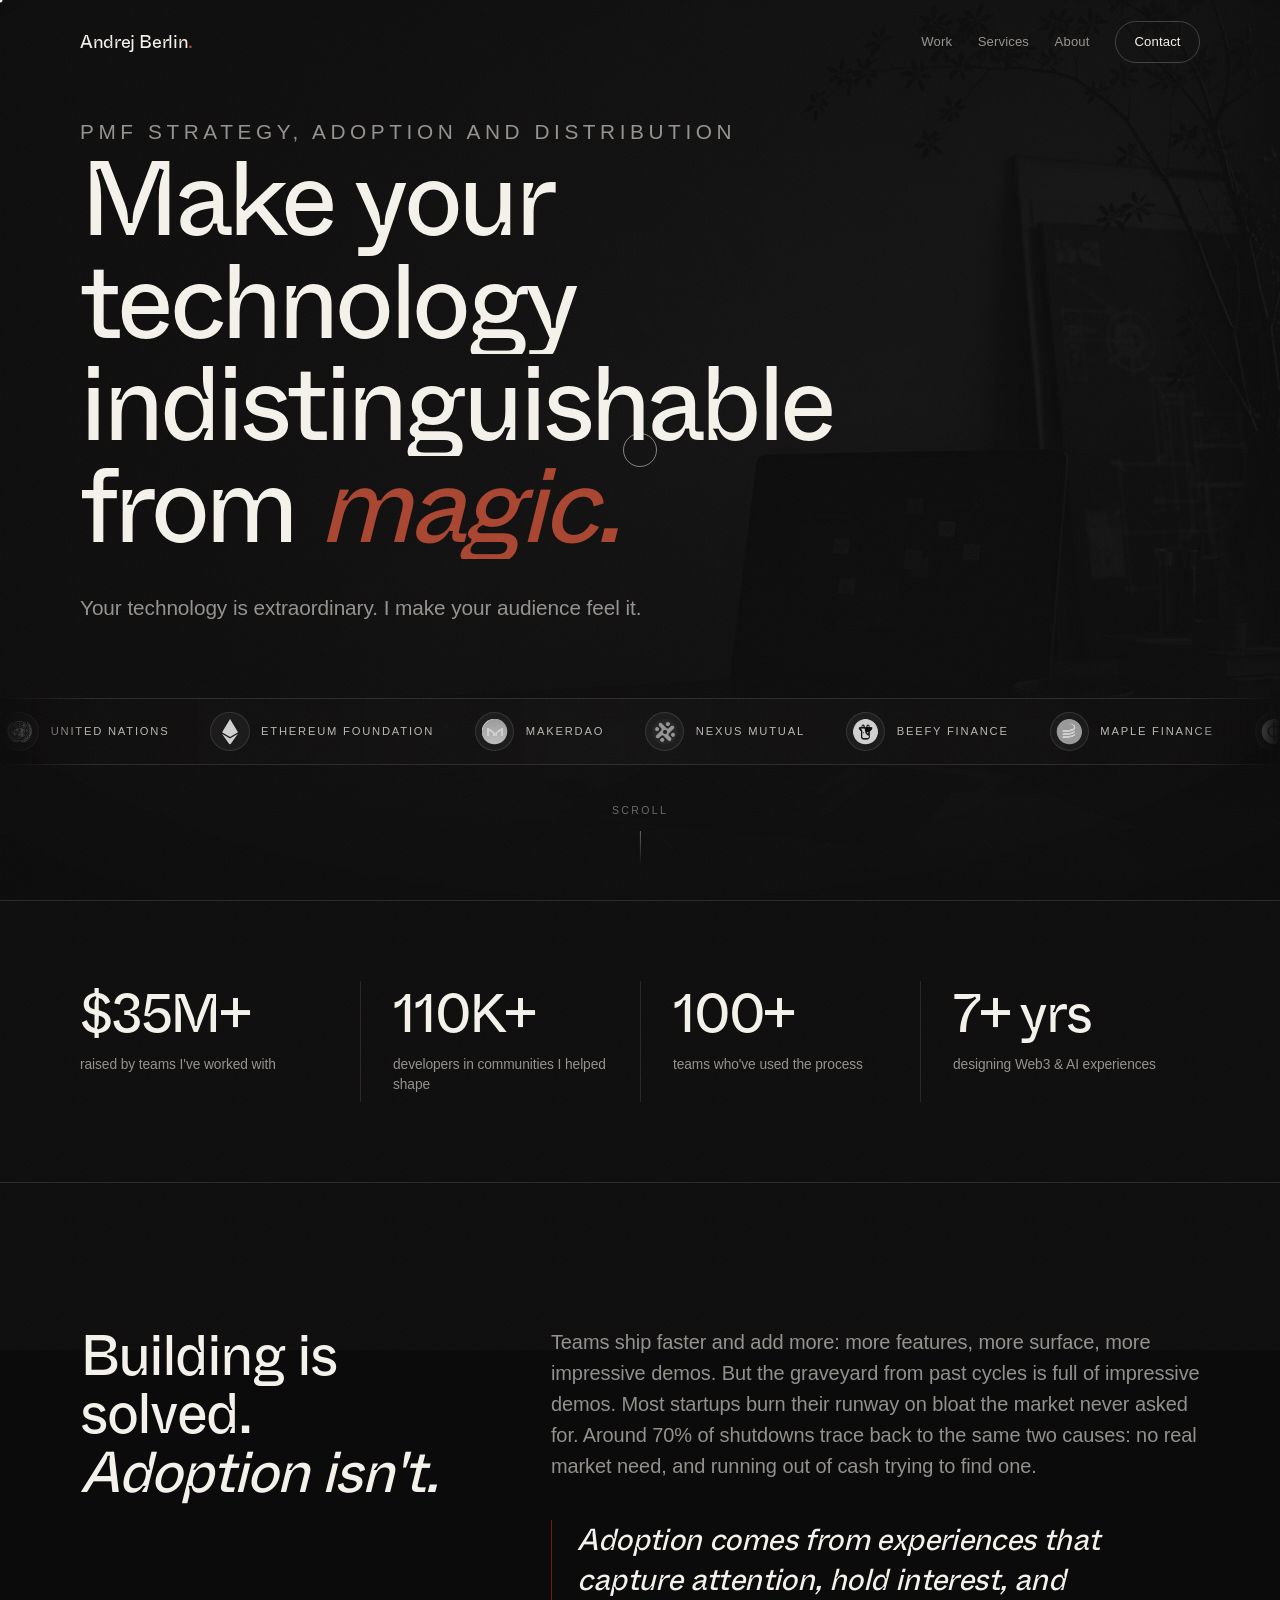
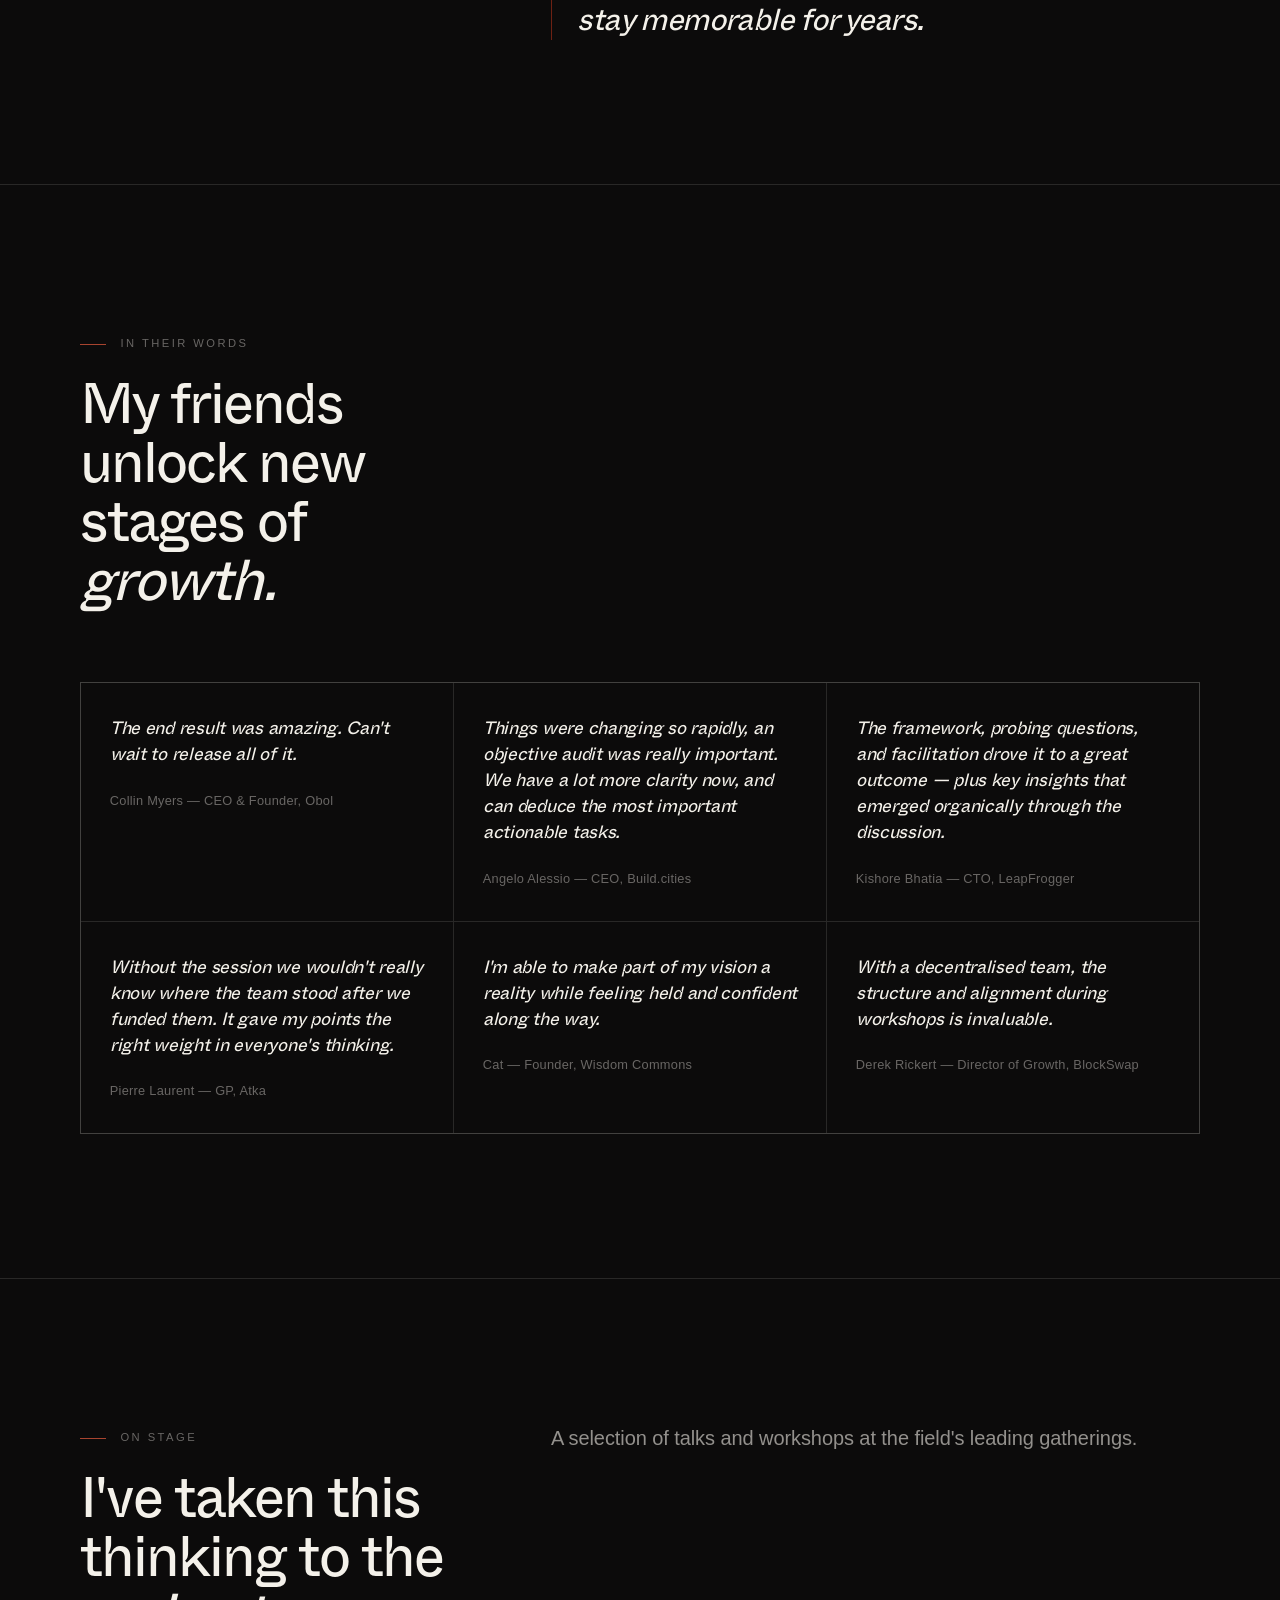
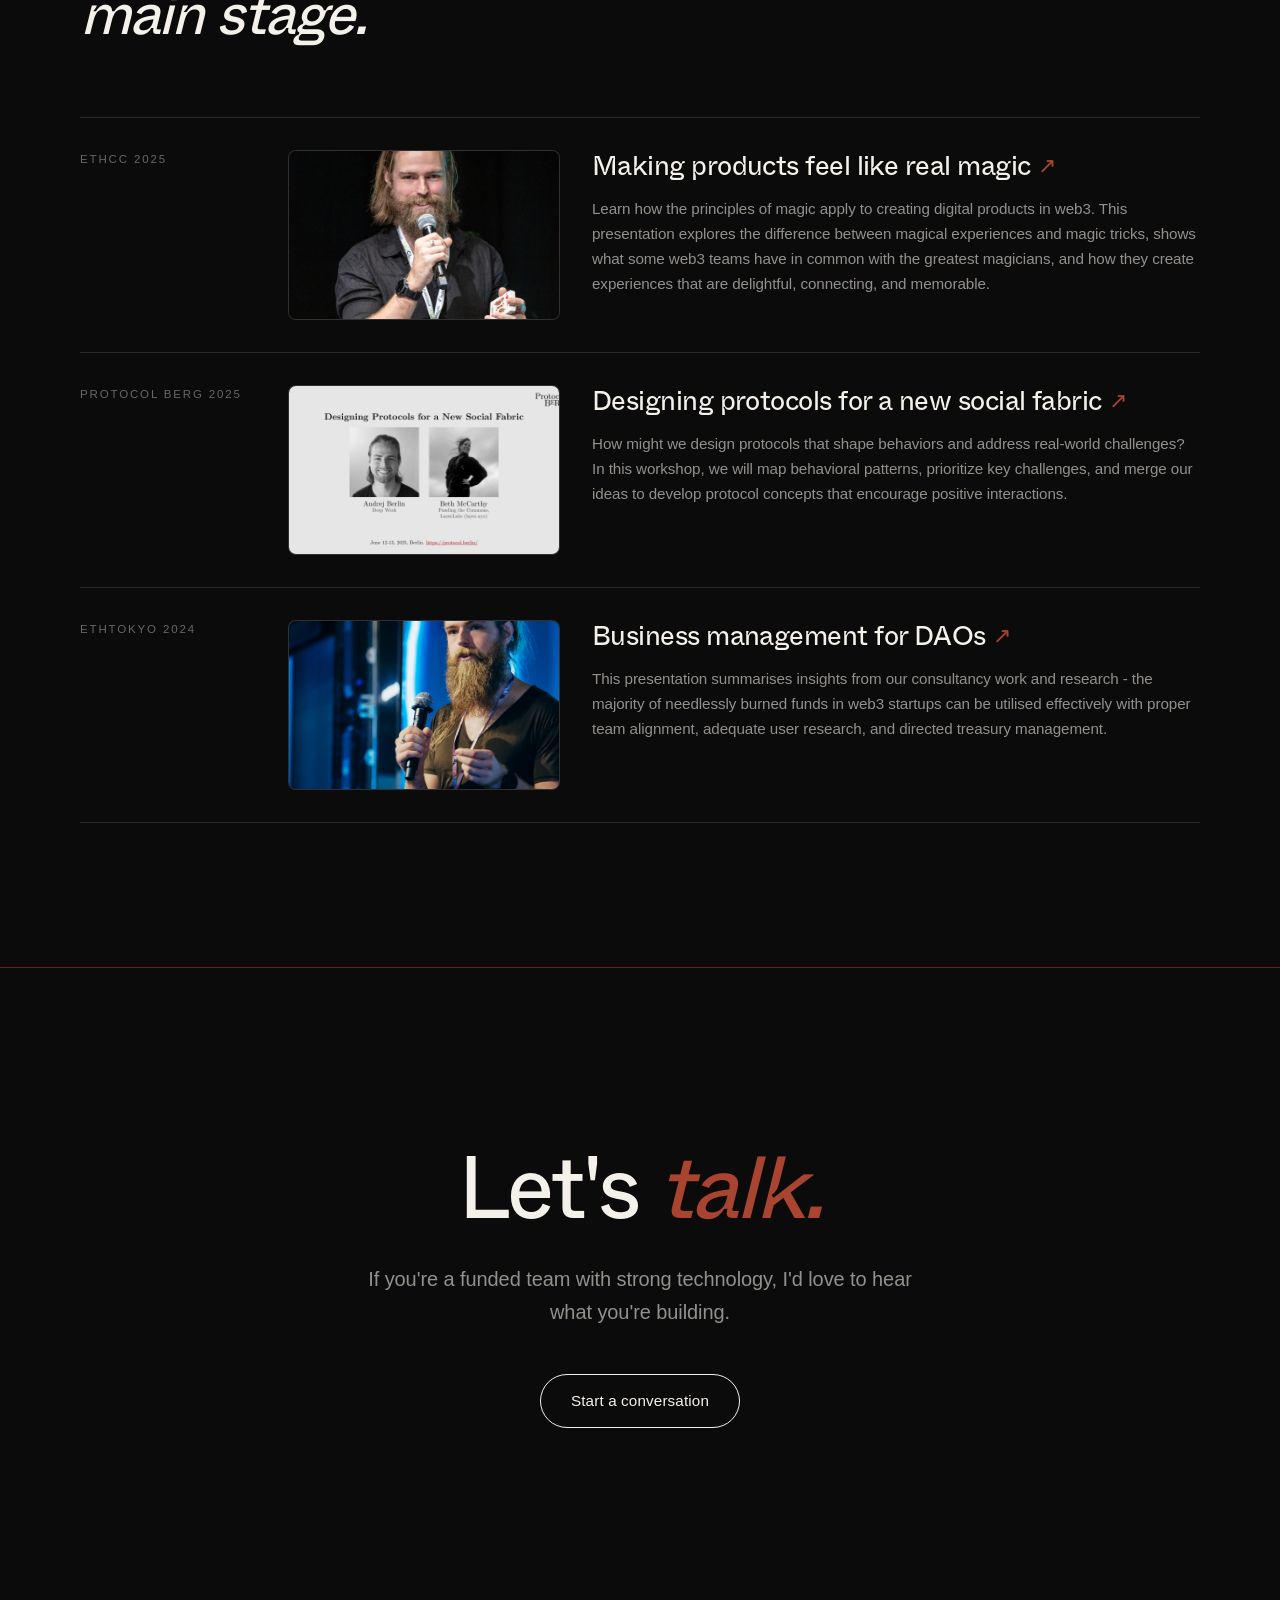
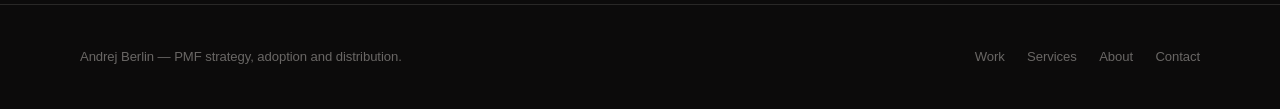
==== commit 5be2037e: "Add hero brand logo marquee" ====
--- a/index.html
+++ b/index.html
@@ -40,6 +40,94 @@
           <p>Your technology is extraordinary. I make your audience feel it.</p>
         </div>
       </div>
+      <div class="brand-marquee" aria-label="Selected organizations and products">
+        <div class="brand-track">
+          <div class="brand-set">
+            <div class="brand-item">
+              <img src="assets/brand-logos/united-nations.svg" alt="United Nations">
+              <span>United Nations</span>
+            </div>
+            <div class="brand-item">
+              <img src="assets/brand-logos/ethereum.svg" alt="Ethereum Foundation">
+              <span>Ethereum Foundation</span>
+            </div>
+            <div class="brand-item">
+              <img src="assets/brand-logos/makerdao.webp" alt="MakerDAO">
+              <span>MakerDAO</span>
+            </div>
+            <div class="brand-item">
+              <img src="assets/brand-logos/nexus-mutual.png" alt="Nexus Mutual">
+              <span>Nexus Mutual</span>
+            </div>
+            <div class="brand-item">
+              <img src="assets/brand-logos/beefy-finance.png" alt="Beefy Finance">
+              <span>Beefy Finance</span>
+            </div>
+            <div class="brand-item">
+              <img src="assets/brand-logos/maple-finance.png" alt="Maple Finance">
+              <span>Maple Finance</span>
+            </div>
+            <div class="brand-item">
+              <img src="assets/brand-logos/fluence.svg" alt="Fluence">
+              <span>Fluence</span>
+            </div>
+            <div class="brand-item">
+              <img src="assets/brand-logos/liquity.webp" alt="Liquity">
+              <span>Liquity</span>
+            </div>
+            <div class="brand-item">
+              <img src="assets/brand-logos/obol.jpg" alt="Obol">
+              <span>Obol</span>
+            </div>
+            <div class="brand-item">
+              <img src="assets/brand-logos/alphaday.svg" alt="Alphaday">
+              <span>Alphaday</span>
+            </div>
+          </div>
+          <div class="brand-set" aria-hidden="true">
+            <div class="brand-item">
+              <img src="assets/brand-logos/united-nations.svg" alt="">
+              <span>United Nations</span>
+            </div>
+            <div class="brand-item">
+              <img src="assets/brand-logos/ethereum.svg" alt="">
+              <span>Ethereum Foundation</span>
+            </div>
+            <div class="brand-item">
+              <img src="assets/brand-logos/makerdao.webp" alt="">
+              <span>MakerDAO</span>
+            </div>
+            <div class="brand-item">
+              <img src="assets/brand-logos/nexus-mutual.png" alt="">
+              <span>Nexus Mutual</span>
+            </div>
+            <div class="brand-item">
+              <img src="assets/brand-logos/beefy-finance.png" alt="">
+              <span>Beefy Finance</span>
+            </div>
+            <div class="brand-item">
+              <img src="assets/brand-logos/maple-finance.png" alt="">
+              <span>Maple Finance</span>
+            </div>
+            <div class="brand-item">
+              <img src="assets/brand-logos/fluence.svg" alt="">
+              <span>Fluence</span>
+            </div>
+            <div class="brand-item">
+              <img src="assets/brand-logos/liquity.webp" alt="">
+              <span>Liquity</span>
+            </div>
+            <div class="brand-item">
+              <img src="assets/brand-logos/obol.jpg" alt="">
+              <span>Obol</span>
+            </div>
+            <div class="brand-item">
+              <img src="assets/brand-logos/alphaday.svg" alt="">
+              <span>Alphaday</span>
+            </div>
+          </div>
+        </div>
+      </div>
       <span class="scroll-cue" aria-hidden="true">Scroll</span>
     </header>
 
--- a/styles.css
+++ b/styles.css
@@ -318,6 +318,9 @@
 @media (min-width: 760px) {
   .hero p { white-space: nowrap; }
 }
+@media (min-width: 900px) {
+  .hero-content { transform: translateY(-7rem); }
+}
 /* choreographed load */
 body.loaded .hero h1 .line:nth-child(1) > span { transform: translateY(0); transition-delay: 200ms; }
 body.loaded .hero h1 .line:nth-child(2) > span { transform: translateY(0); transition-delay: 340ms; }
@@ -356,6 +359,73 @@
   40% { transform: scaleY(1); transform-origin: top; }
   60% { transform: scaleY(1); transform-origin: bottom; }
   100% { transform: scaleY(0); transform-origin: bottom; }
+}
+
+.brand-marquee {
+  position: absolute;
+  left: 0;
+  right: 0;
+  bottom: clamp(8rem, 15vh, 10.5rem);
+  z-index: 3;
+  overflow: hidden;
+  border-top: 1px solid var(--line);
+  border-bottom: 1px solid var(--line);
+  background:
+    linear-gradient(90deg, rgba(12, 11, 11, 0.86), rgba(12, 11, 11, 0.44) 48%, rgba(12, 11, 11, 0.86)),
+    rgba(244, 241, 234, 0.035);
+  -webkit-backdrop-filter: blur(14px);
+  backdrop-filter: blur(14px);
+  opacity: 0;
+  transform: translateY(14px);
+  transition: opacity 900ms ease 1200ms, transform 900ms var(--ease) 1200ms;
+  -webkit-mask-image: linear-gradient(90deg, transparent, #000 7%, #000 93%, transparent);
+  mask-image: linear-gradient(90deg, transparent, #000 7%, #000 93%, transparent);
+}
+body.loaded .brand-marquee {
+  opacity: 1;
+  transform: none;
+}
+.brand-track {
+  display: flex;
+  width: max-content;
+  animation: brand-scroll 46s linear infinite;
+  will-change: transform;
+}
+.brand-marquee:hover .brand-track { animation-play-state: paused; }
+.brand-set {
+  display: flex;
+  align-items: center;
+  flex: 0 0 auto;
+  gap: clamp(1.65rem, 3.2vw, 3.15rem);
+  padding: 0.82rem clamp(1.65rem, 3.2vw, 3.15rem) 0.82rem 0;
+}
+.brand-item {
+  display: inline-flex;
+  align-items: center;
+  flex: 0 0 auto;
+  min-width: max-content;
+  gap: 0.72rem;
+  color: rgba(244, 241, 234, 0.74);
+  font-size: 0.7rem;
+  font-weight: 500;
+  letter-spacing: 0.16em;
+  line-height: 1;
+  text-transform: uppercase;
+  white-space: nowrap;
+}
+.brand-item img {
+  width: 2.45rem;
+  height: 2.45rem;
+  padding: 0.36rem;
+  border: 1px solid rgba(244, 241, 234, 0.14);
+  border-radius: 50%;
+  background: rgba(244, 241, 234, 0.055);
+  object-fit: contain;
+  filter: grayscale(1) saturate(0) brightness(1.28) contrast(0.96);
+  opacity: 0.82;
+}
+@keyframes brand-scroll {
+  to { transform: translateX(-50%); }
 }
 
 /* ---------- Sections ---------- */
@@ -709,6 +779,25 @@
 }
 
 @media (max-width: 600px) {
+  .brand-marquee {
+    bottom: 7.8rem;
+    -webkit-mask-image: linear-gradient(90deg, transparent, #000 12%, #000 88%, transparent);
+    mask-image: linear-gradient(90deg, transparent, #000 12%, #000 88%, transparent);
+  }
+  .brand-set {
+    gap: 1.15rem;
+    padding: 0.72rem 1.15rem 0.72rem 0;
+  }
+  .brand-item {
+    gap: 0.55rem;
+    font-size: 0.62rem;
+    letter-spacing: 0.11em;
+  }
+  .brand-item img {
+    width: 2rem;
+    height: 2rem;
+    padding: 0.28rem;
+  }
   .principles,
   .client-grid,
   .service-grid,
@@ -730,6 +819,25 @@
   html { scroll-behavior: auto; }
   .grain { animation: none; }
   .scroll-cue::after { animation: none; }
+  .brand-track { animation: none; }
+  .brand-track {
+    width: 100%;
+    justify-content: center;
+  }
+  .brand-marquee {
+    -webkit-mask-image: none;
+    mask-image: none;
+    transform: none;
+    opacity: 1;
+  }
+  .brand-set {
+    flex-wrap: wrap;
+    justify-content: center;
+    width: min(1120px, calc(100vw - 48px));
+    margin: 0 auto;
+    padding-left: 0;
+  }
+  .brand-set[aria-hidden="true"] { display: none; }
   .reveal { opacity: 1; transform: none; transition: none; }
   .hero h1 .line > span,
   .hero p,
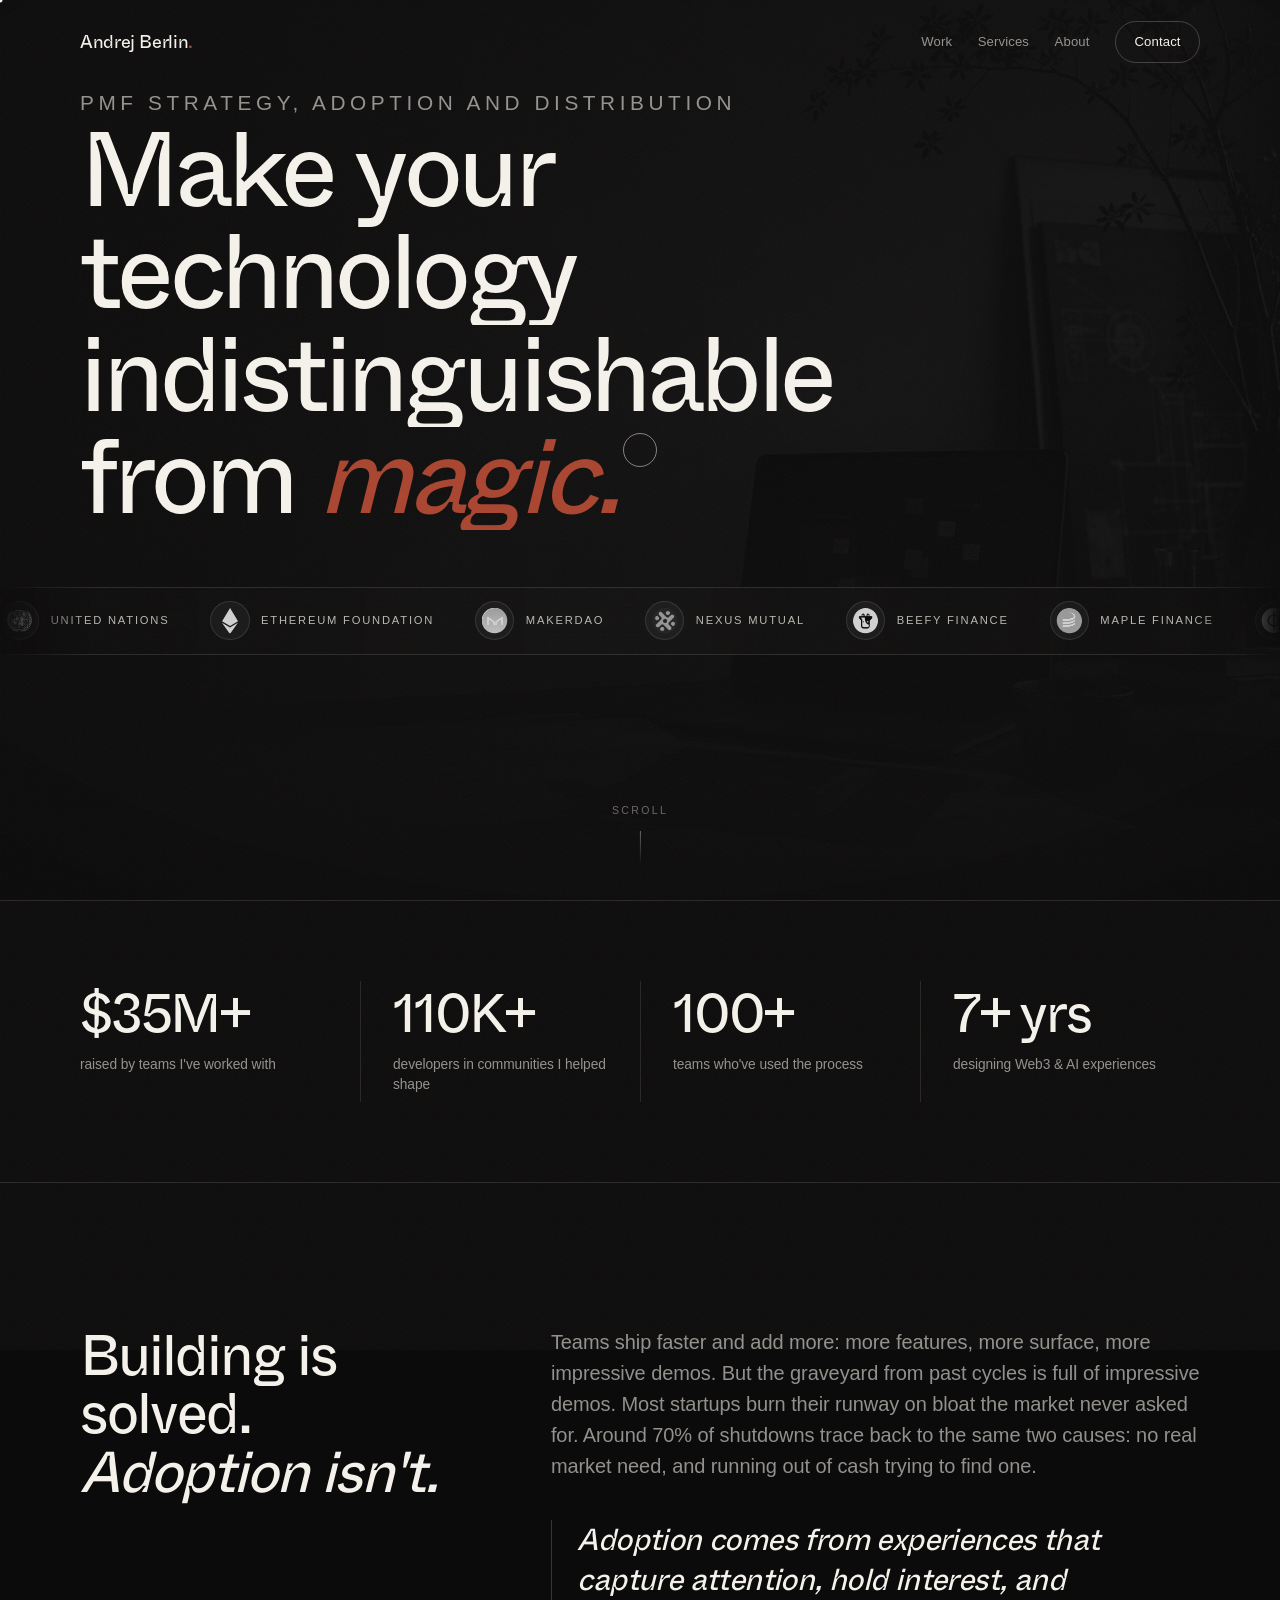
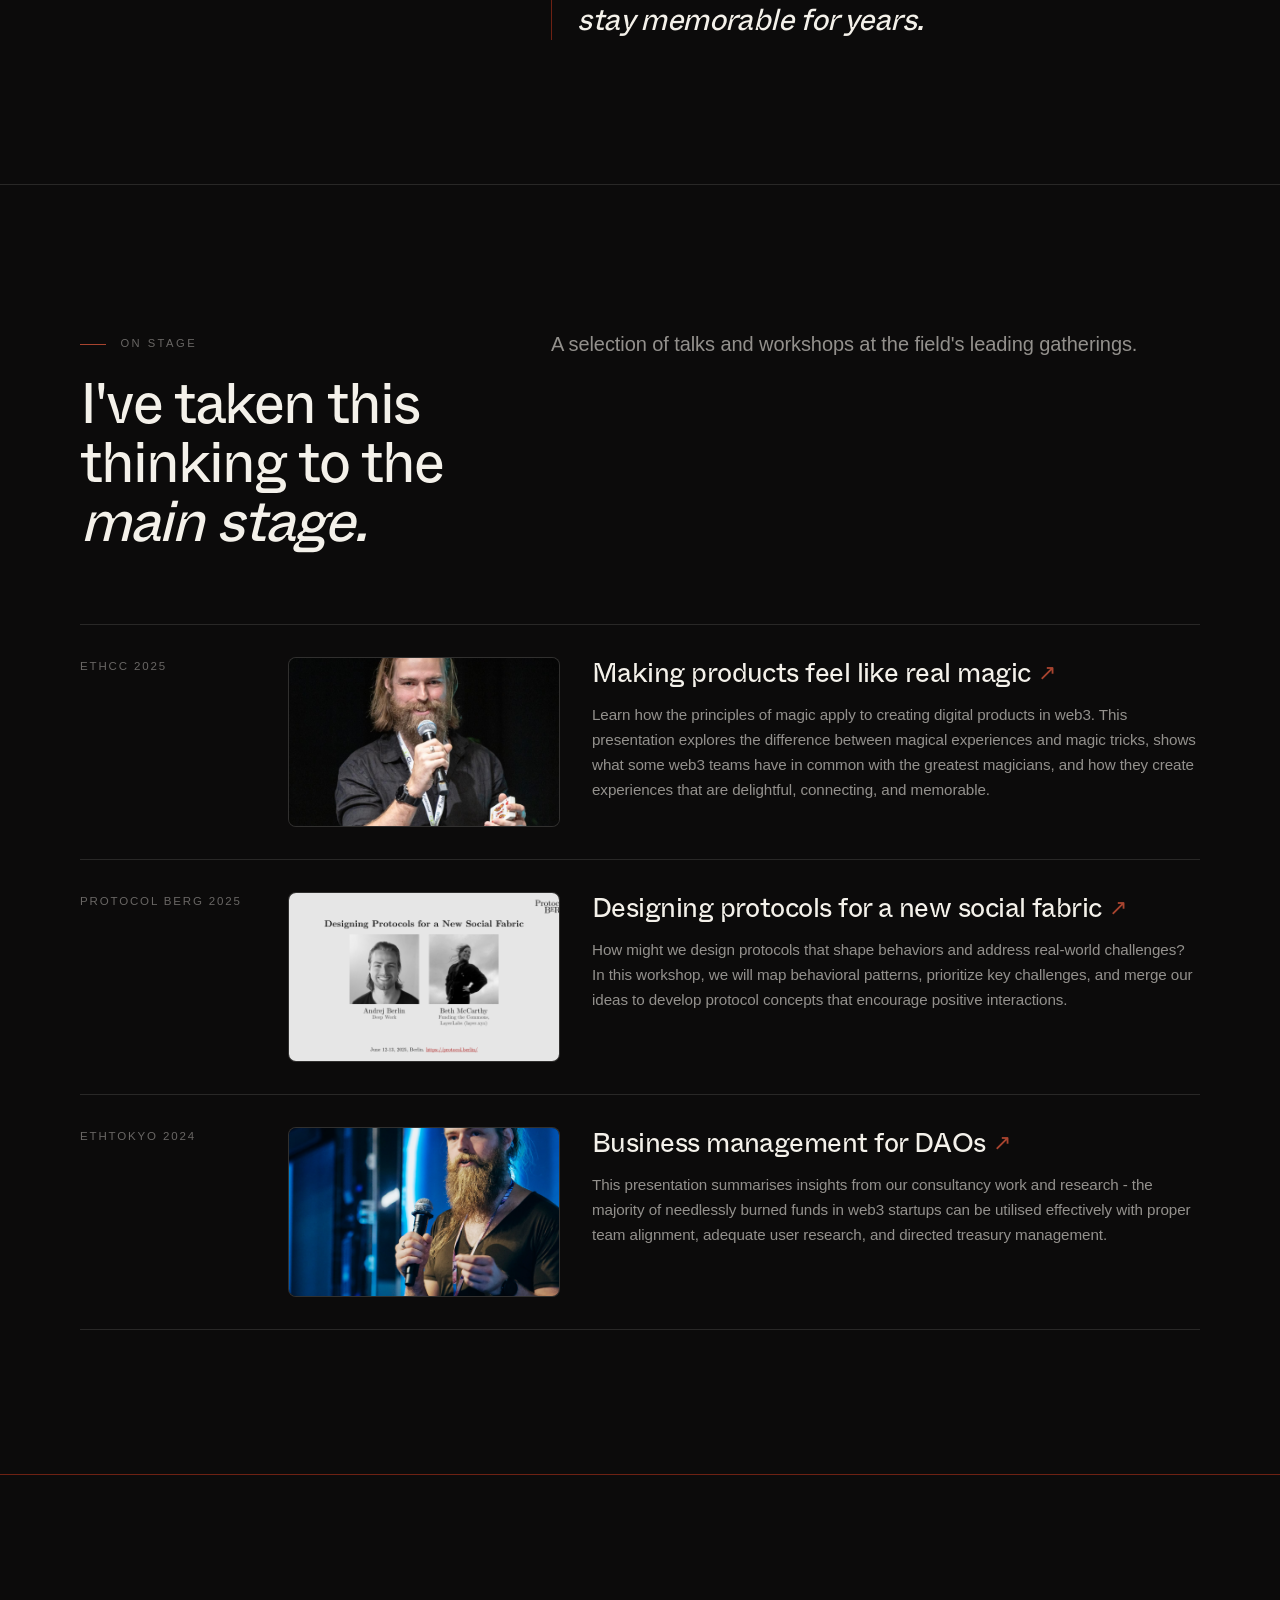
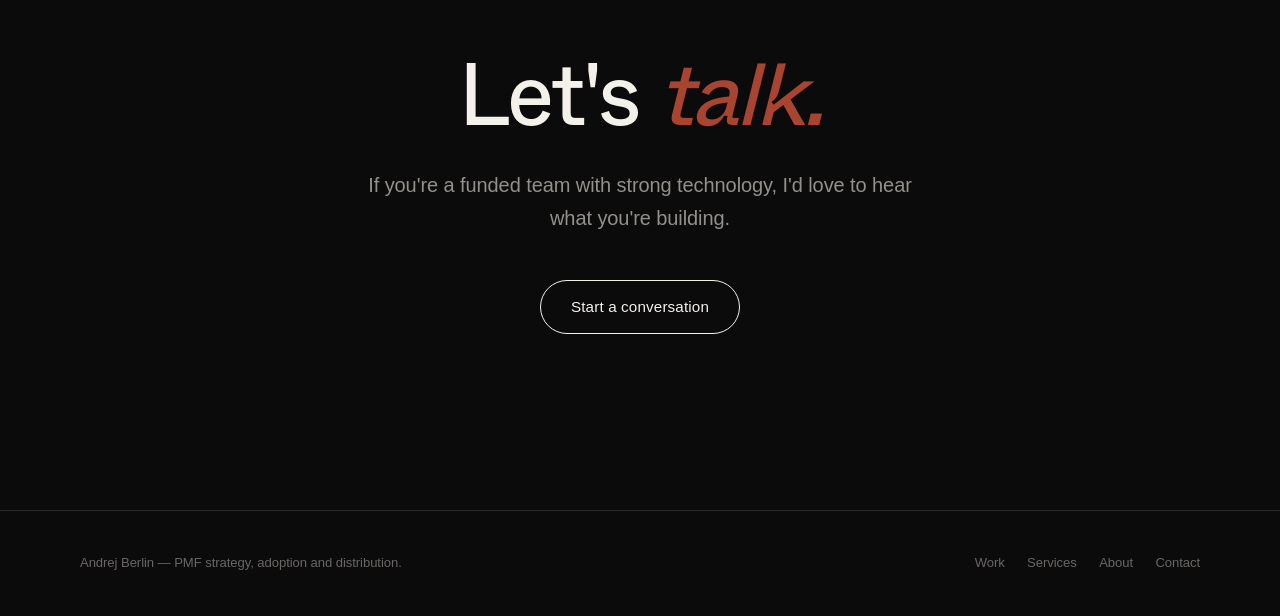
==== commit 0732accb: "Refine homepage and work page layout" ====
--- a/index.html
+++ b/index.html
@@ -6,7 +6,7 @@
   <meta name="description" content="Andrej Berlin — PMF strategy, adoption and distribution for Web3 and AI teams">
   <title>Andrej Berlin — PMF strategy, adoption and distribution</title>
   <link rel="preload" as="image" href="assets/hero-experience-lab.png">
-  <link rel="stylesheet" href="styles.css">
+  <link rel="stylesheet" href="styles.css?v=20260611-building-card">
 </head>
 <body id="top">
   <div class="grain" aria-hidden="true"></div>
@@ -22,6 +22,16 @@
         <a href="services.html">Services</a>
         <a href="about.html">About</a>
         <a class="nav-cta" href="#contact">Contact</a>
+        <button class="nav-toggle" type="button" aria-label="Open menu" aria-expanded="false" aria-controls="mobile-menu">
+          <span></span>
+          <span></span>
+          <span></span>
+        </button>
+      </div>
+      <div class="mobile-menu" id="mobile-menu">
+        <a href="work.html">Work</a>
+        <a href="services.html">Services</a>
+        <a href="about.html">About</a>
       </div>
     </div>
   </nav>
@@ -37,10 +47,7 @@
             <span class="line"><span>indistinguishable</span></span>
             <span class="line"><span>from <span class="accent-blood">magic.</span></span></span>
           </h1>
-          <p>Your technology is extraordinary. I make your audience feel it.</p>
-        </div>
-      </div>
-      <div class="brand-marquee" aria-label="Selected organizations and products">
+          <div class="brand-marquee" aria-label="Selected organizations and products">
         <div class="brand-track">
           <div class="brand-set">
             <div class="brand-item">
@@ -126,6 +133,8 @@
               <span>Alphaday</span>
             </div>
           </div>
+          </div>
+        </div>
         </div>
       </div>
       <span class="scroll-cue" aria-hidden="true">Scroll</span>
@@ -162,44 +171,6 @@
             <p class="lead reveal">Teams ship <span class="swap" data-words="faster,quicker,sooner">faster</span> and add more: more <span class="swap" data-words="features,capabilities,functions">features</span>, more <span class="swap" data-words="surface,scope,footprint">surface</span>, more <span class="swap" data-words="impressive,striking,dazzling">impressive</span> demos. But the graveyard from past cycles is full of impressive demos. Most startups burn their runway on <span class="swap" data-words="bloat,clutter,excess">bloat</span> the market never asked for. Around 70% of shutdowns trace back to the same two causes: no real market need, and running out of cash trying to find one.</p>
             <p class="pull reveal">Adoption comes from experiences that capture attention, hold interest, and stay memorable for years.</p>
           </div>
-        </div>
-      </div>
-    </section>
-
-    <section class="section hairline" aria-labelledby="testimonials-title">
-      <div class="wrap">
-        <div class="section-grid">
-          <div>
-            <p class="section-kicker">In their words</p>
-            <h2 id="testimonials-title" class="reveal">My friends unlock new stages of <span class="accent">growth.</span></h2>
-          </div>
-        </div>
-
-        <div class="quote-grid stagger">
-          <blockquote class="quote reveal">
-            <p>The end result was amazing. Can't wait to release all of it.</p>
-            <cite>Collin Myers — CEO &amp; Founder, Obol</cite>
-          </blockquote>
-          <blockquote class="quote reveal">
-            <p>Things were changing so rapidly, an objective audit was really important. We have a lot more clarity now, and can deduce the most important actionable tasks.</p>
-            <cite>Angelo Alessio — CEO, Build.cities</cite>
-          </blockquote>
-          <blockquote class="quote reveal">
-            <p>The framework, probing questions, and facilitation drove it to a great outcome — plus key insights that emerged organically through the discussion.</p>
-            <cite>Kishore Bhatia — CTO, LeapFrogger</cite>
-          </blockquote>
-          <blockquote class="quote reveal">
-            <p>Without the session we wouldn't really know where the team stood after we funded them. It gave my points the right weight in everyone's thinking.</p>
-            <cite>Pierre Laurent — GP, Atka</cite>
-          </blockquote>
-          <blockquote class="quote reveal">
-            <p>I'm able to make part of my vision a reality while feeling held and confident along the way.</p>
-            <cite>Cat — Founder, Wisdom Commons</cite>
-          </blockquote>
-          <blockquote class="quote reveal">
-            <p>With a decentralised team, the structure and alignment during workshops is invaluable.</p>
-            <cite>Derek Rickert — Director of Growth, BlockSwap</cite>
-          </blockquote>
         </div>
       </div>
     </section>
@@ -270,6 +241,6 @@
     </div>
   </footer>
 
-  <script src="script.js"></script>
+  <script src="script.js?v=20260611-layout"></script>
 </body>
 </html>
--- a/styles.css
+++ b/styles.css
@@ -145,6 +145,7 @@
   backdrop-filter: blur(14px);
 }
 .nav-inner {
+  position: relative;
   display: flex;
   align-items: center;
   justify-content: space-between;
@@ -204,6 +205,75 @@
 .nav-cta:hover {
   border-color: var(--oxblood-bright);
   background: var(--oxblood);
+}
+.nav-toggle {
+  display: none;
+  align-items: center;
+  justify-content: center;
+  flex-direction: column;
+  gap: 4px;
+  width: 44px;
+  height: 44px;
+  padding: 0;
+  border: 1px solid var(--line-strong);
+  border-radius: 999px;
+  background: rgba(244, 241, 234, 0.03);
+  color: var(--fg);
+  transition: border-color 300ms ease, background-color 300ms ease;
+}
+.nav-toggle:hover,
+.site-nav.menu-open .nav-toggle {
+  border-color: var(--oxblood-bright);
+  background: rgba(110, 33, 19, 0.7);
+}
+.nav-toggle span {
+  display: block;
+  width: 16px;
+  height: 1px;
+  background: currentColor;
+  transform-origin: center;
+  transition: opacity 220ms ease, transform 260ms var(--ease);
+}
+.site-nav.menu-open .nav-toggle span:nth-child(1) { transform: translateY(5px) rotate(45deg); }
+.site-nav.menu-open .nav-toggle span:nth-child(2) { opacity: 0; }
+.site-nav.menu-open .nav-toggle span:nth-child(3) { transform: translateY(-5px) rotate(-45deg); }
+.mobile-menu {
+  display: none;
+  position: absolute;
+  top: calc(100% + 0.45rem);
+  right: 0;
+  width: min(14rem, calc(100vw - 48px));
+  padding: 0.5rem;
+  border: 1px solid var(--line-strong);
+  border-radius: 8px;
+  background: rgba(12, 11, 11, 0.88);
+  -webkit-backdrop-filter: blur(16px);
+  backdrop-filter: blur(16px);
+  box-shadow: 0 18px 45px rgba(0, 0, 0, 0.38);
+  opacity: 0;
+  pointer-events: none;
+  transform: translateY(-6px);
+  transition: opacity 220ms ease, transform 260ms var(--ease);
+}
+.mobile-menu a {
+  display: block;
+  padding: 0.78rem 0.85rem;
+  border-radius: 6px;
+  color: var(--muted);
+  font-size: 0.86rem;
+  line-height: 1.2;
+  text-decoration: none;
+  transition: background-color 240ms ease, color 240ms ease;
+}
+.mobile-menu a:hover,
+.mobile-menu a[aria-current="page"] {
+  background: rgba(244, 241, 234, 0.06);
+  color: var(--fg);
+}
+.site-nav.menu-open .mobile-menu {
+  opacity: 1;
+  pointer-events: auto;
+  transform: none;
 }
 
 /* ---------- Buttons ---------- */
@@ -362,10 +432,10 @@
 }
 
 .brand-marquee {
-  position: absolute;
-  left: 0;
-  right: 0;
-  bottom: clamp(8rem, 15vh, 10.5rem);
+  position: relative;
+  margin-top: clamp(2.6rem, 5vw, 3.6rem);
+  left: calc((100vw - min(1120px, calc(100vw - 48px))) / -2);
+  width: 100vw;
   z-index: 3;
   overflow: hidden;
   border-top: 1px solid var(--line);
@@ -585,6 +655,42 @@
   color: var(--fg);
 }
 .client-feature b { color: var(--oxblood-bright); font-weight: 400; }
+.client-building {
+  display: grid;
+  grid-template-columns: minmax(9.5rem, 0.28fr) minmax(0, 1fr);
+  gap: clamp(2rem, 6vw, 5rem);
+  align-items: start;
+  padding-inline: clamp(2rem, 5vw, 3.4rem);
+}
+.client-building .client-tag {
+  margin: 0;
+  padding-top: 0.42rem;
+}
+.client-building p {
+  max-width: 54rem;
+}
+.client-link {
+  text-decoration: none;
+  color: inherit;
+  transition: background-color 320ms var(--ease);
+}
+.client-link:hover { background: rgba(244, 241, 234, 0.03); }
+.client-tag {
+  display: inline-block;
+  margin-bottom: 1.1rem;
+  font-size: 0.7rem;
+  font-weight: 500;
+  letter-spacing: 0.22em;
+  text-transform: uppercase;
+  color: var(--oxblood-bright);
+}
+.client-arrow {
+  color: var(--oxblood-bright);
+  white-space: nowrap;
+}
+.client-link:hover .client-arrow { color: var(--fg); }
+
+.button-spaced { margin-top: 2.2rem; }
 
 /* ---------- Services ---------- */
 .service-grid {
@@ -765,7 +871,13 @@
 
 /* ---------- Responsive ---------- */
 @media (max-width: 940px) {
-  .nav-links a:not(.nav-cta) { display: none; }
+  .nav-links {
+    gap: 0.75rem;
+  }
+  .nav-links > a:not(.nav-cta) { display: none; }
+  .nav-toggle,
+  .mobile-menu { display: flex; }
+  .mobile-menu { flex-direction: column; }
   .section-grid { grid-template-columns: 1fr; }
   .principles,
   .client-grid,
@@ -780,7 +892,6 @@
 
 @media (max-width: 600px) {
   .brand-marquee {
-    bottom: 7.8rem;
     -webkit-mask-image: linear-gradient(90deg, transparent, #000 12%, #000 88%, transparent);
     mask-image: linear-gradient(90deg, transparent, #000 12%, #000 88%, transparent);
   }
@@ -802,12 +913,31 @@
   .client-grid,
   .service-grid,
   .quote-grid { grid-template-columns: 1fr; }
+  .client-building {
+    grid-template-columns: 1fr;
+    gap: 1.15rem;
+  }
+  .client-building .client-tag {
+    padding-top: 0;
+  }
   .metric-grid { grid-template-columns: 1fr; }
   .metric:nth-child(2n) { padding-left: 0; border-left: none; }
   .metric { border-top: 1px solid var(--line); }
   .talk { grid-template-columns: 1fr; gap: 1rem; }
   .talk-media { aspect-ratio: 16 / 9; }
   .talk p { margin-top: 0.7rem; }
+}
+
+@media (max-width: 380px) {
+  .site-nav .wrap { width: min(1120px, calc(100% - 32px)); }
+  .nav-inner { gap: 0.75rem; }
+  .brand { font-size: 1.03rem; }
+  .nav-cta { padding: 0.5rem 0.9rem; }
+  .nav-toggle {
+    width: 40px;
+    height: 40px;
+  }
+  .mobile-menu { width: min(14rem, calc(100vw - 32px)); }
 }
 
 @media (hover: none) {
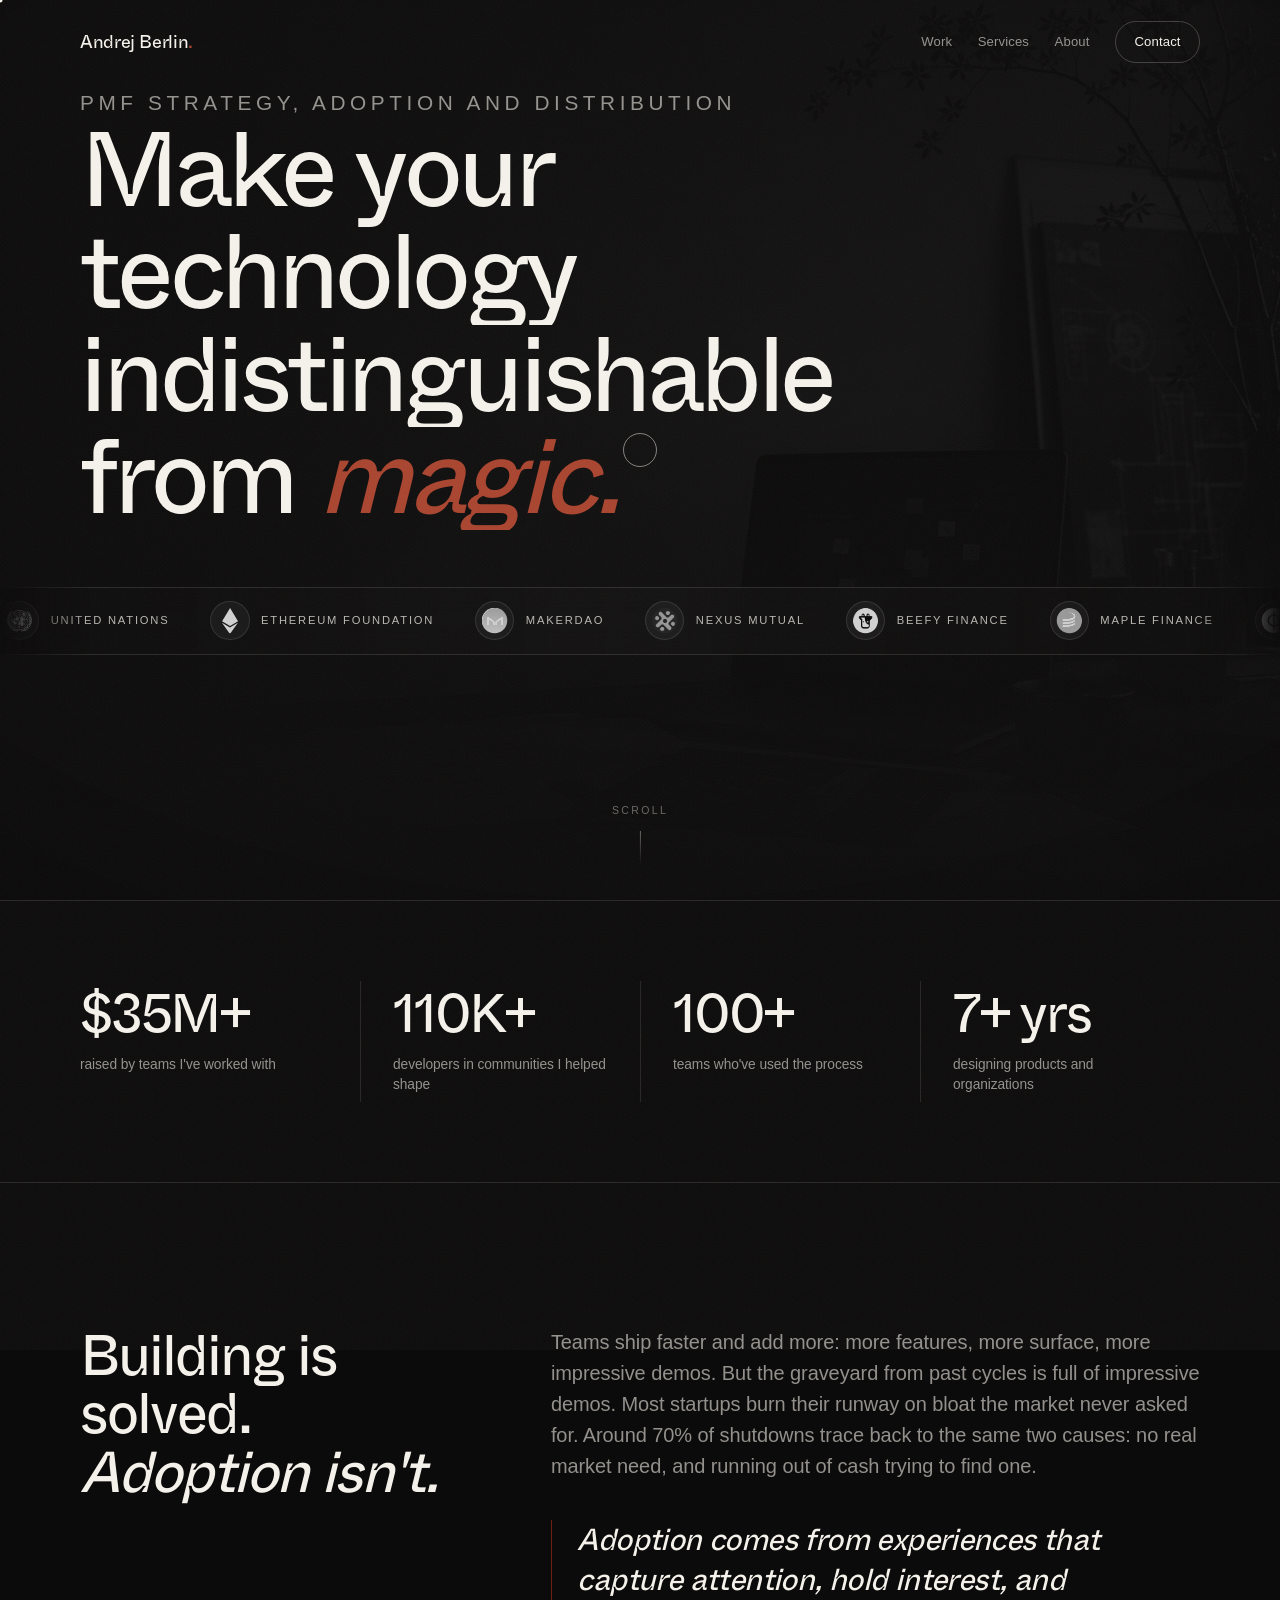
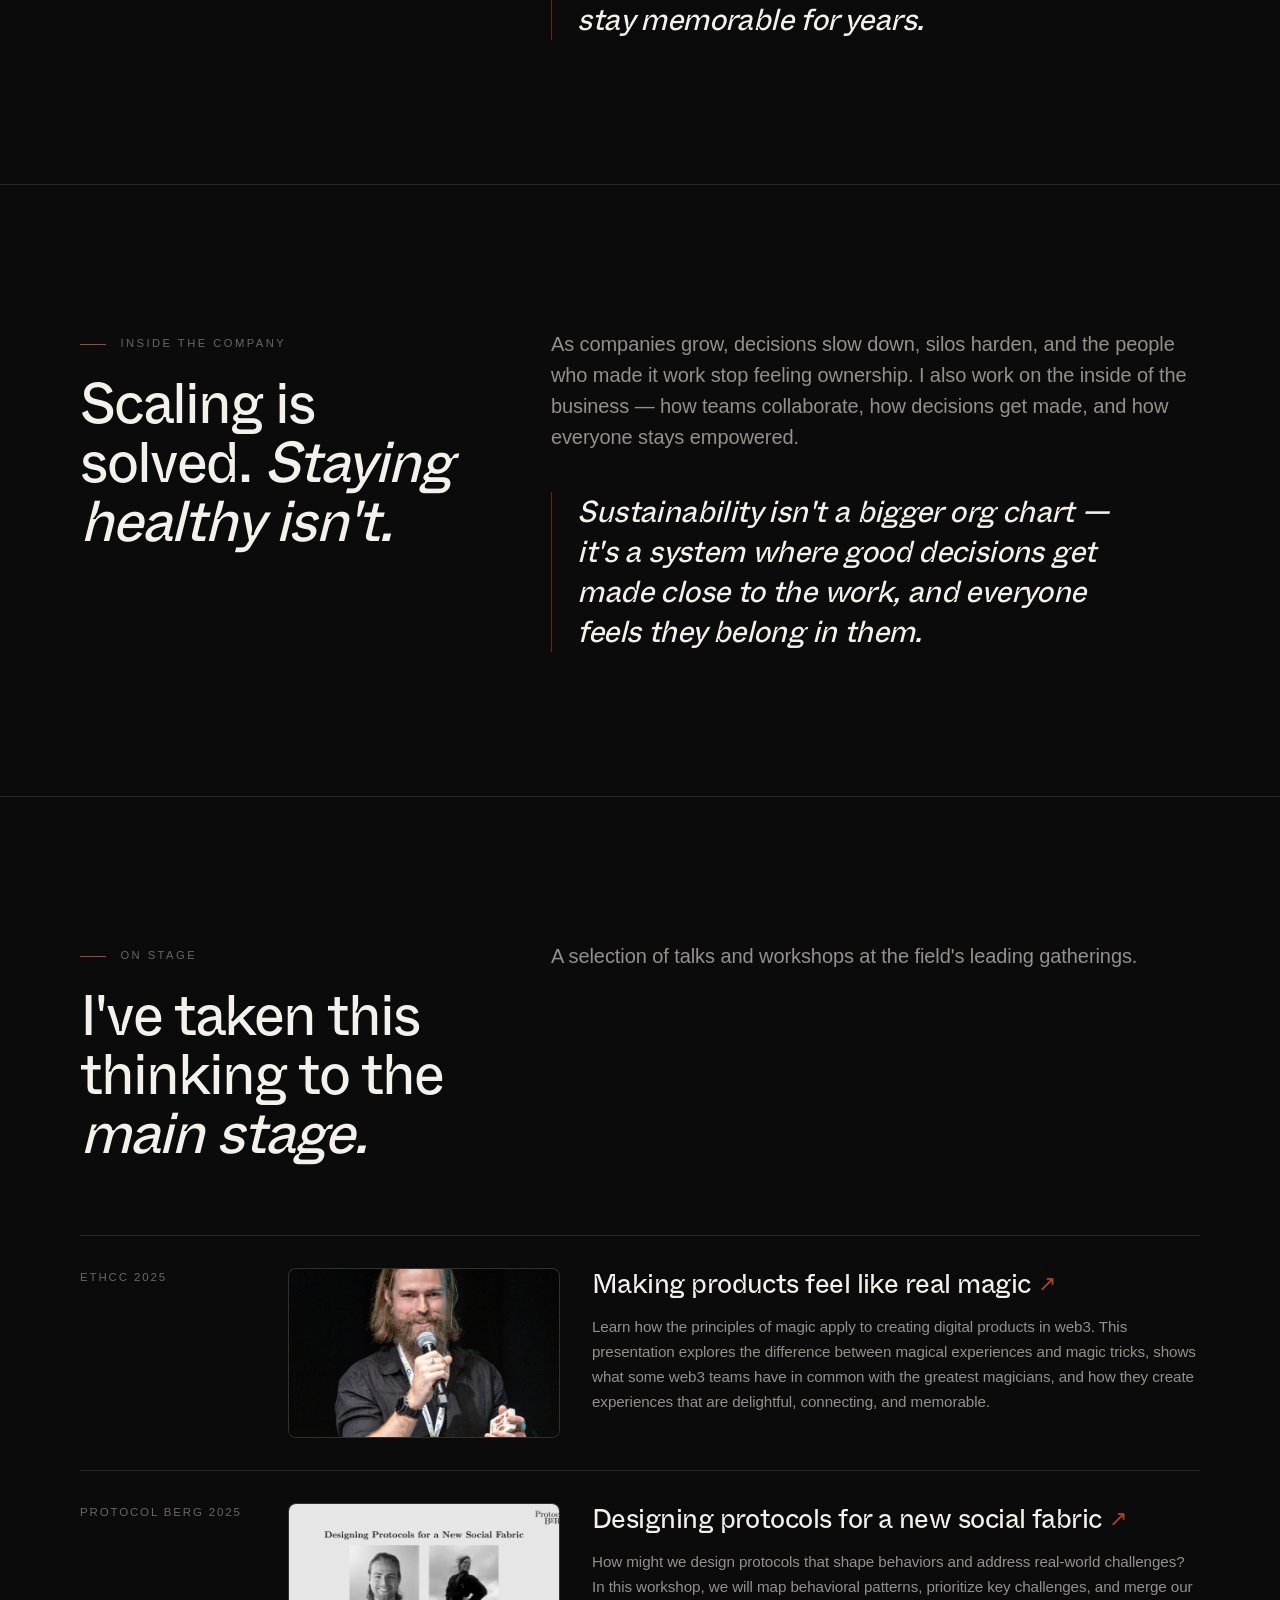
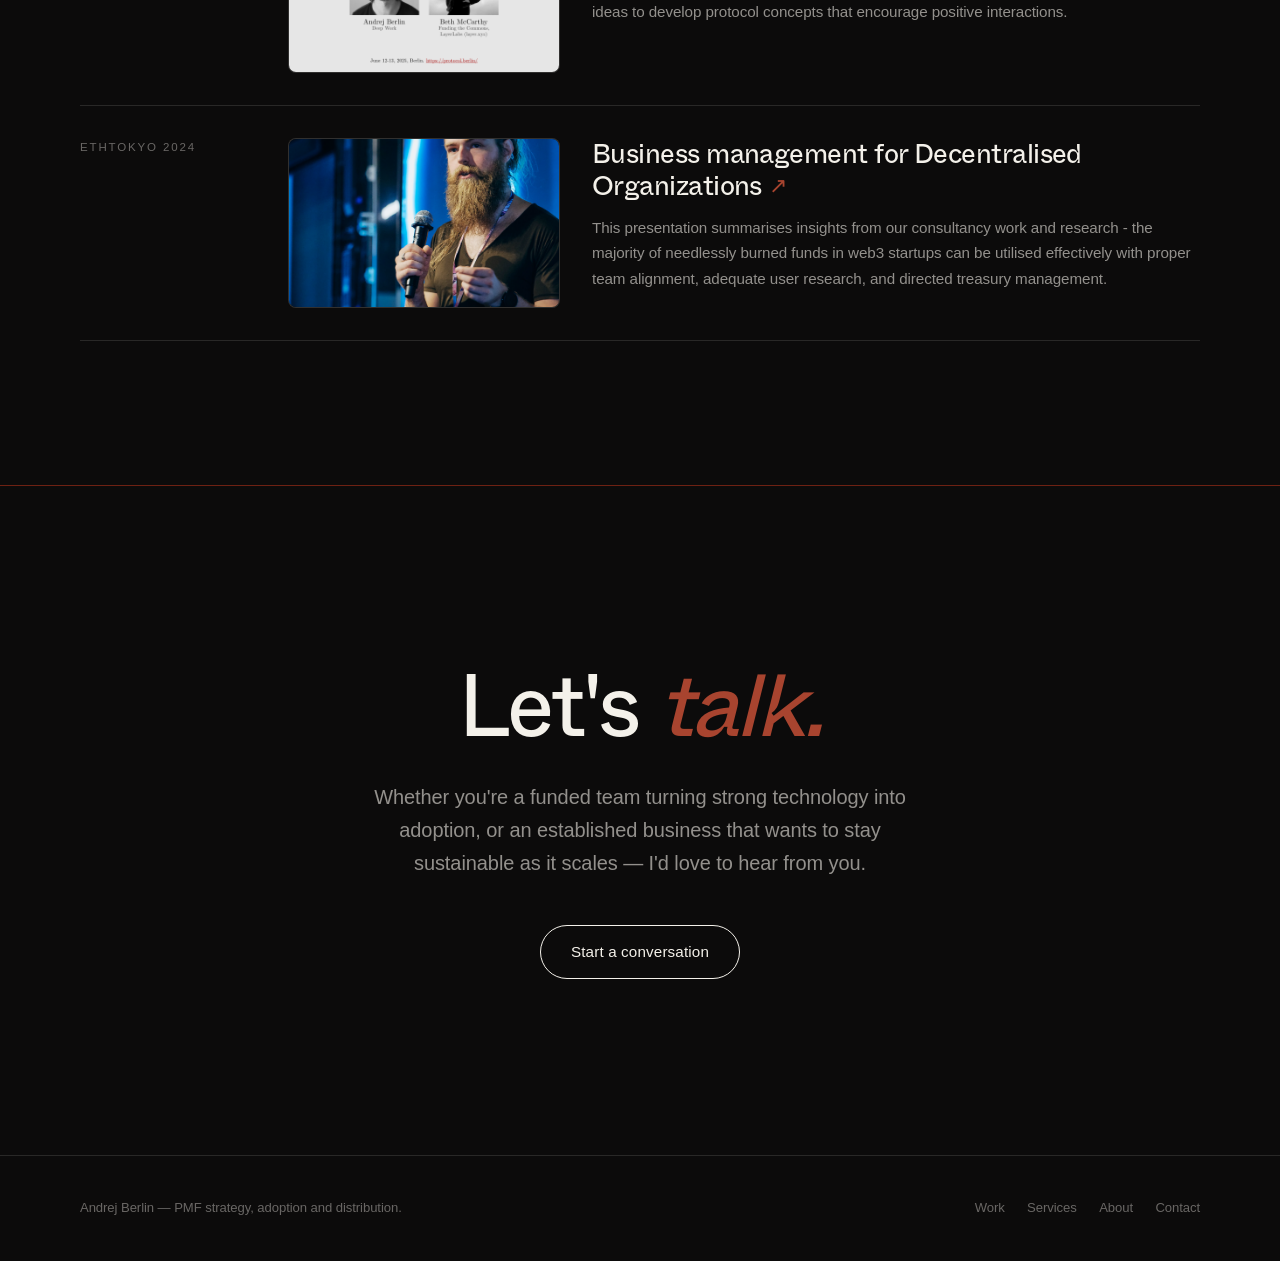
==== commit a5b27b1a: "Add internal-operations offering and Deep Work org case study Position organizational design as a se" ====
--- a/index.html
+++ b/index.html
@@ -6,7 +6,7 @@
   <meta name="description" content="Andrej Berlin — PMF strategy, adoption and distribution for Web3 and AI teams">
   <title>Andrej Berlin — PMF strategy, adoption and distribution</title>
   <link rel="preload" as="image" href="assets/hero-experience-lab.png">
-  <link rel="stylesheet" href="styles.css?v=20260611-building-card">
+  <link rel="stylesheet" href="styles.css?v=20260617-operations">
 </head>
 <body id="top">
   <div class="grain" aria-hidden="true"></div>
@@ -156,7 +156,7 @@
         </div>
         <div class="metric reveal">
           <strong data-count="7" data-suffix="+ yrs">7+ yrs</strong>
-          <span>designing Web3 &amp; AI experiences</span>
+          <span>designing products and organizations</span>
         </div>
       </div>
     </section>
@@ -170,6 +170,21 @@
           <div>
             <p class="lead reveal">Teams ship <span class="swap" data-words="faster,quicker,sooner">faster</span> and add more: more <span class="swap" data-words="features,capabilities,functions">features</span>, more <span class="swap" data-words="surface,scope,footprint">surface</span>, more <span class="swap" data-words="impressive,striking,dazzling">impressive</span> demos. But the graveyard from past cycles is full of impressive demos. Most startups burn their runway on <span class="swap" data-words="bloat,clutter,excess">bloat</span> the market never asked for. Around 70% of shutdowns trace back to the same two causes: no real market need, and running out of cash trying to find one.</p>
             <p class="pull reveal">Adoption comes from experiences that capture attention, hold interest, and stay memorable for years.</p>
+          </div>
+        </div>
+      </div>
+    </section>
+
+    <section class="section hairline" id="operations">
+      <div class="wrap">
+        <div class="section-grid">
+          <div>
+            <p class="section-kicker">Inside the company</p>
+            <h2 class="reveal">Scaling is solved. <span class="accent">Staying healthy isn't.</span></h2>
+          </div>
+          <div>
+            <p class="lead reveal">As companies grow, decisions slow down, silos harden, and the people who made it work stop feeling ownership. I also work on the inside of the business — how teams collaborate, how decisions get made, and how everyone stays empowered.</p>
+            <p class="pull reveal">Sustainability isn't a bigger org chart — it's a system where good decisions get made close to the work, and everyone feels they belong in them.</p>
           </div>
         </div>
       </div>
@@ -208,11 +223,11 @@
           </article>
           <article class="talk reveal">
             <time>EthTokyo 2024</time>
-            <a class="talk-media" href="https://www.youtube.com/watch?v=x1wWQ54p4y8&amp;t=14s" target="_blank" rel="noopener" aria-label="Watch Business management for DAOs">
-              <img src="assets/talk-ethtokyo-2024.png" alt="Business management for DAOs talk image from EthTokyo 2024">
+            <a class="talk-media" href="https://www.youtube.com/watch?v=x1wWQ54p4y8&amp;t=14s" target="_blank" rel="noopener" aria-label="Watch Business management for Decentralised Organizations">
+              <img src="assets/talk-ethtokyo-2024.png" alt="Business management for Decentralised Organizations talk image from EthTokyo 2024">
             </a>
             <div>
-              <h3><a href="https://www.youtube.com/watch?v=x1wWQ54p4y8&amp;t=14s" target="_blank" rel="noopener">Business management for DAOs</a></h3>
+              <h3><a href="https://www.youtube.com/watch?v=x1wWQ54p4y8&amp;t=14s" target="_blank" rel="noopener">Business management for Decentralised Organizations</a></h3>
               <p>This presentation summarises insights from our consultancy work and research - the majority of needlessly burned funds in web3 startups can be utilised effectively with proper team alignment, adequate user research, and directed treasury management.</p>
             </div>
           </article>
@@ -223,7 +238,7 @@
     <section class="section final hairline-blood" id="contact">
       <div class="wrap">
         <h2 class="reveal">Let's <span class="accent-blood">talk.</span></h2>
-        <p class="reveal">If you're a funded team with strong technology, I'd love to hear what you're building.</p>
+        <p class="reveal">Whether you're a funded team turning strong technology into adoption, or an established business that wants to stay sustainable as it scales — I'd love to hear from you.</p>
         <a class="button reveal" href="https://t.me/andrejberlin" target="_blank" rel="noopener">Start a conversation</a>
       </div>
     </section>
--- a/styles.css
+++ b/styles.css
@@ -691,6 +691,7 @@
 .client-link:hover .client-arrow { color: var(--fg); }
 
 .button-spaced { margin-top: 2.2rem; }
+.button + .button { margin-left: 0.8rem; }
 
 /* ---------- Services ---------- */
 .service-grid {
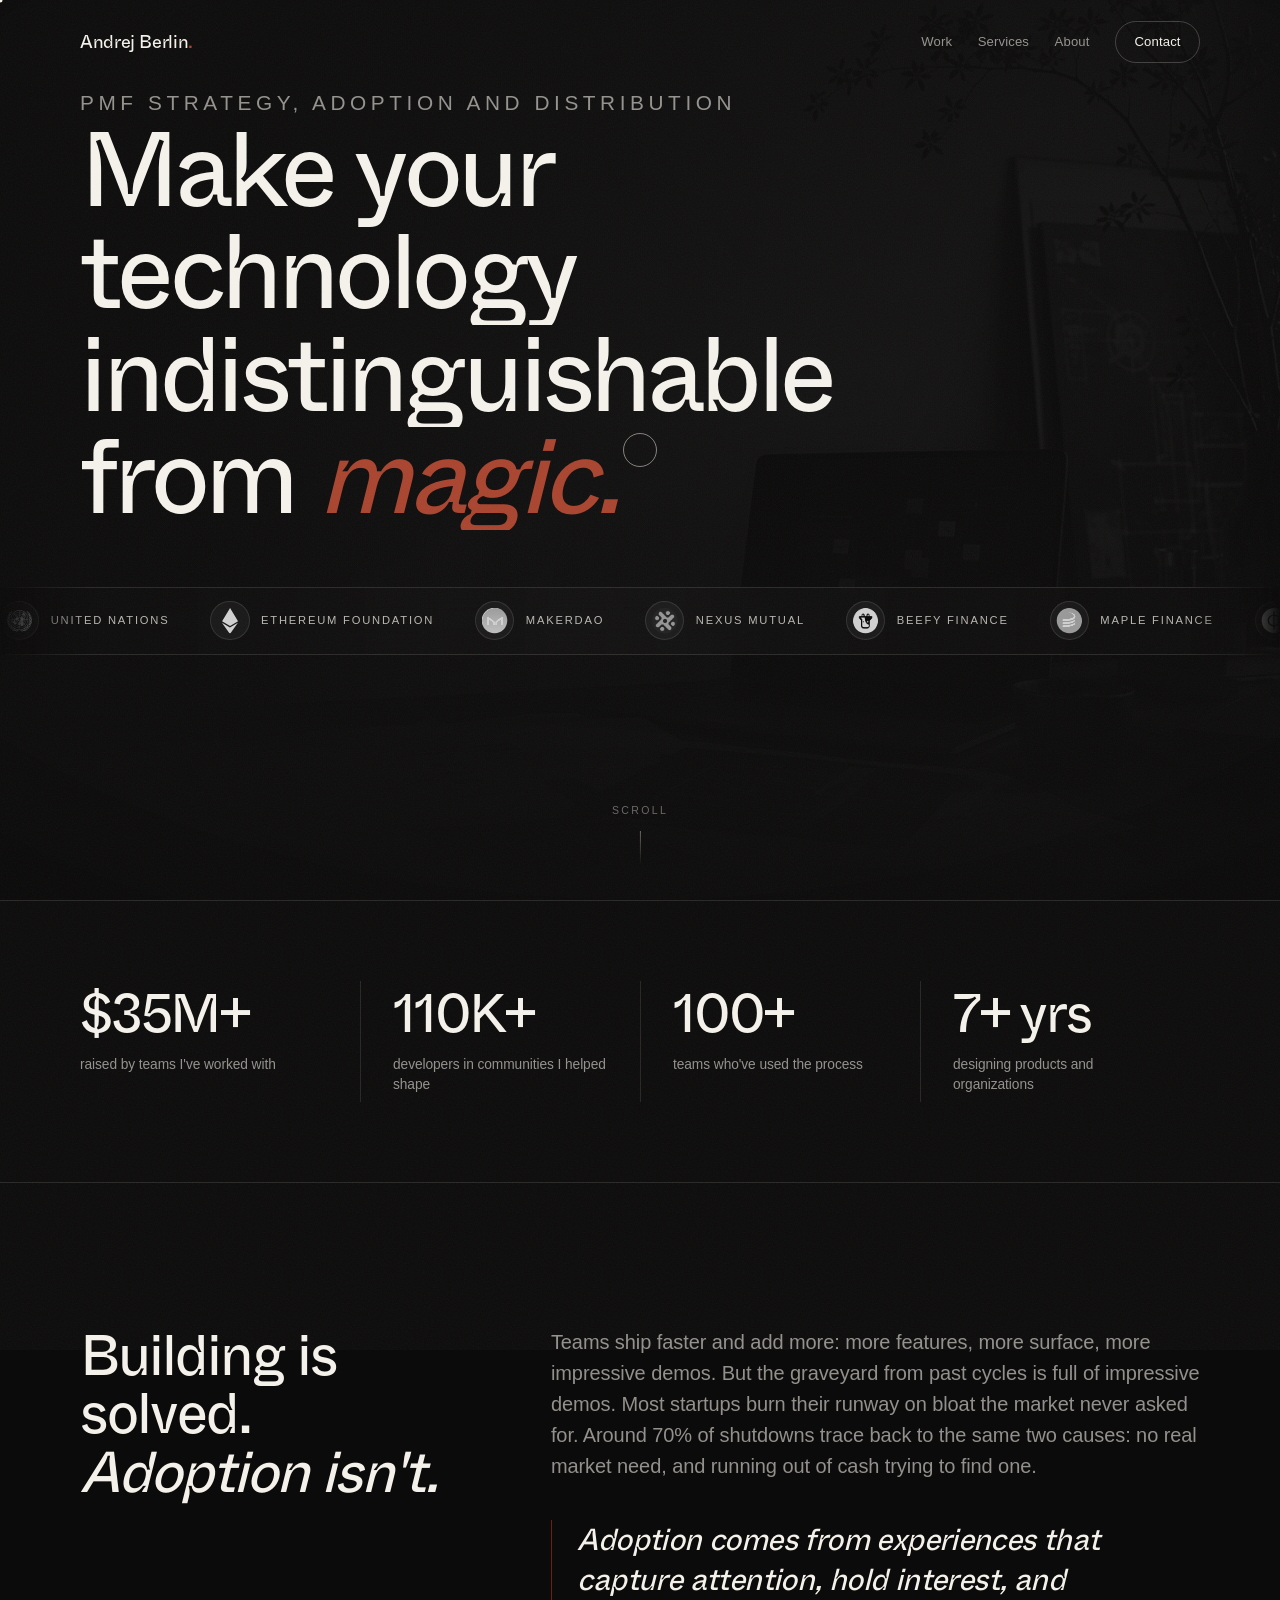
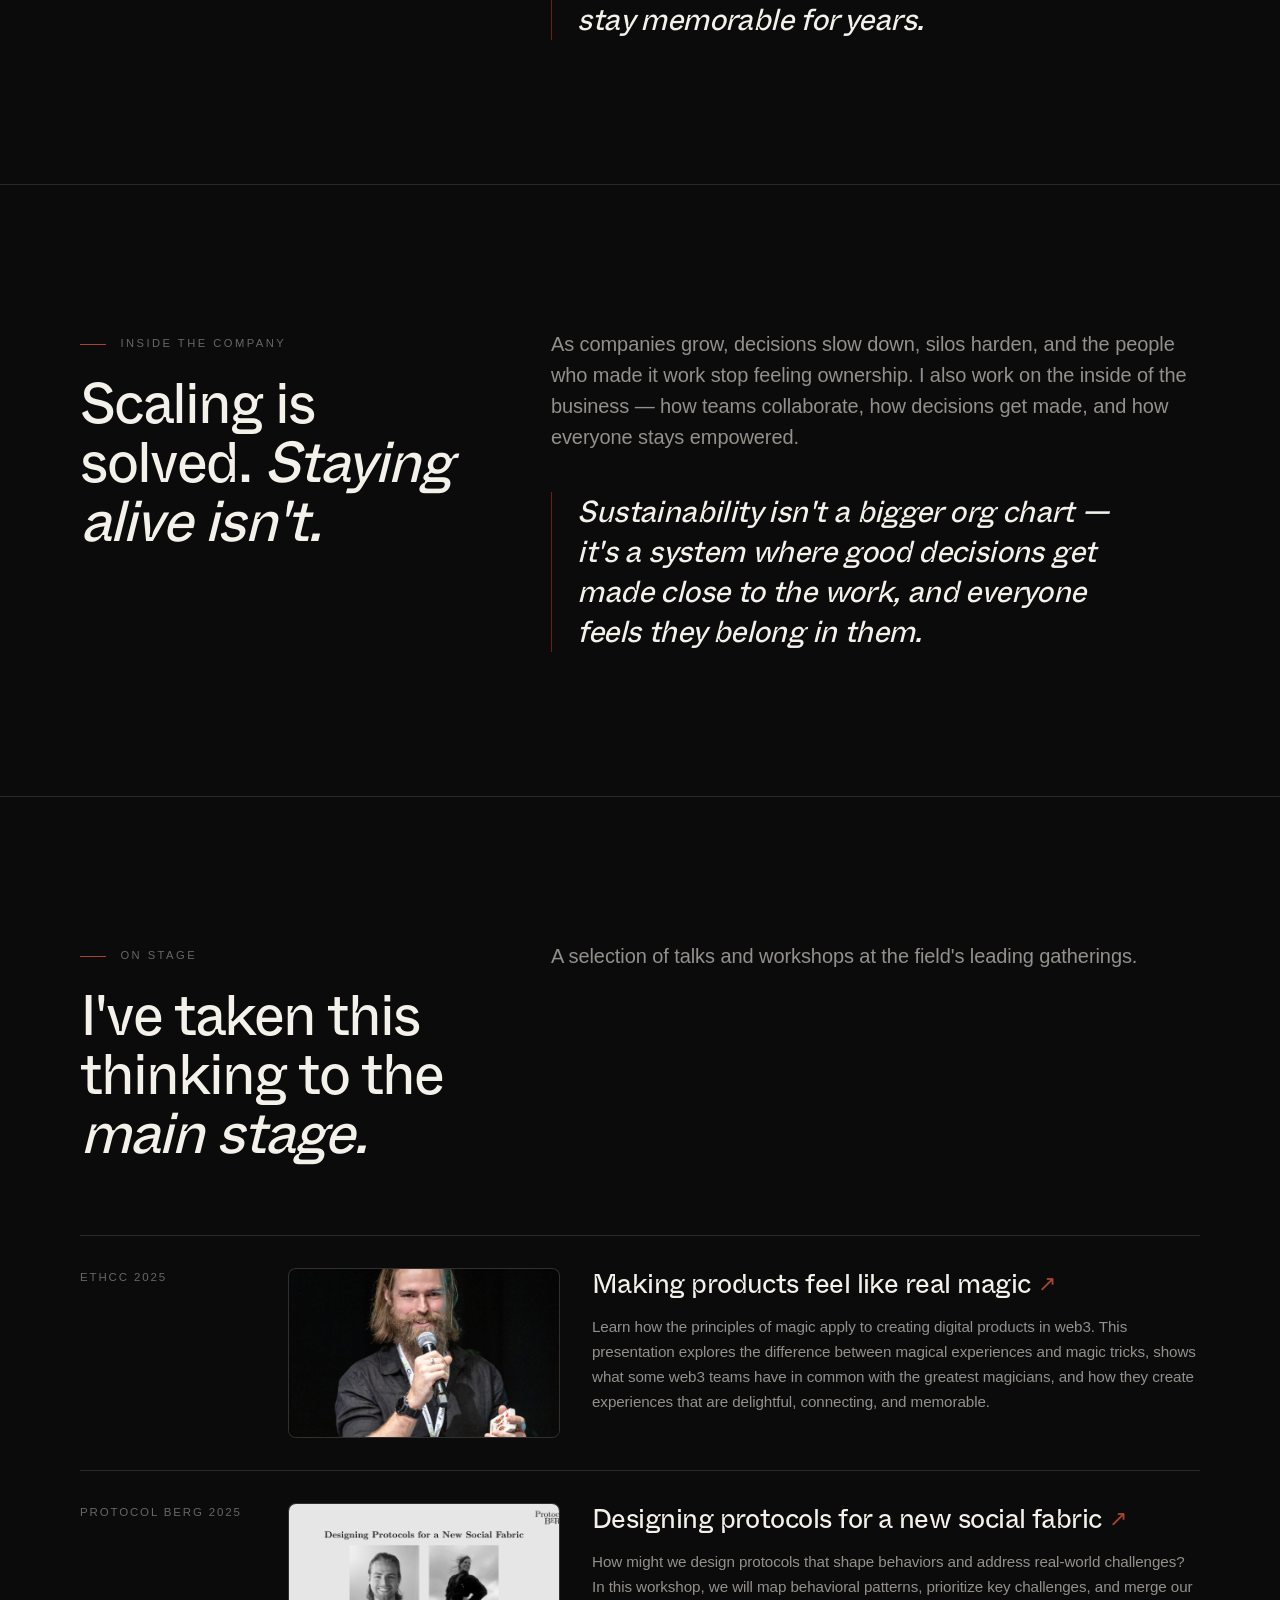
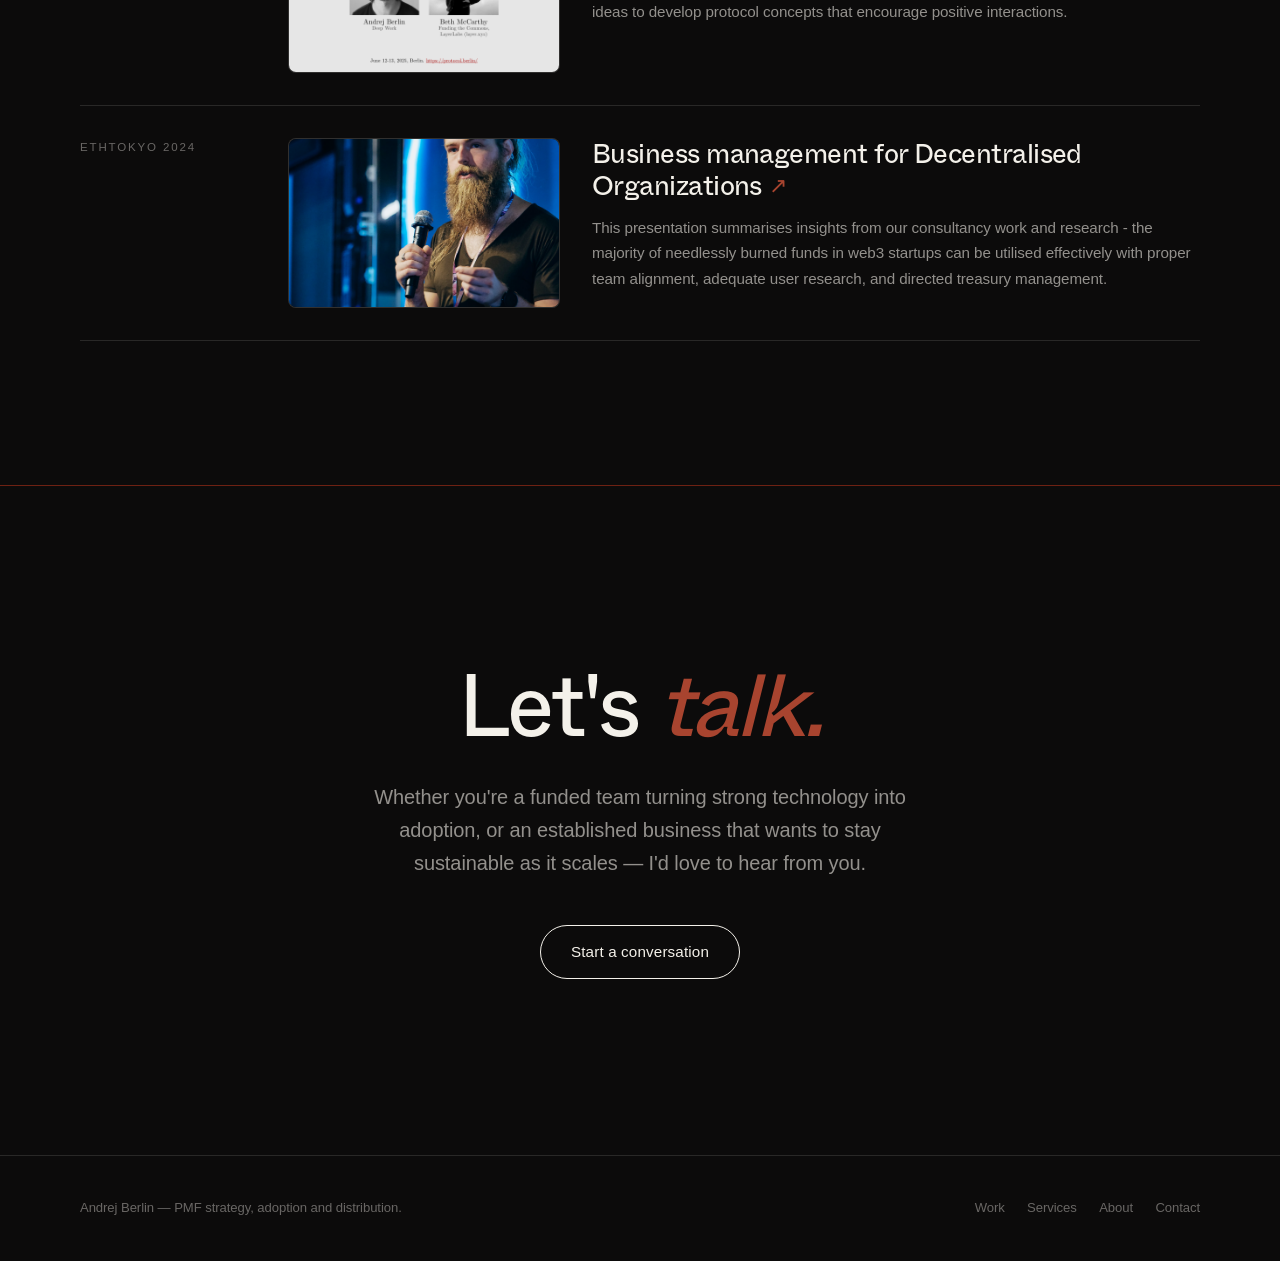
==== commit 0fd233cc: "Update staying alive headline" ====
--- a/index.html
+++ b/index.html
@@ -180,7 +180,7 @@
         <div class="section-grid">
           <div>
             <p class="section-kicker">Inside the company</p>
-            <h2 class="reveal">Scaling is solved. <span class="accent">Staying healthy isn't.</span></h2>
+            <h2 class="reveal">Scaling is solved. <span class="accent">Staying alive isn't.</span></h2>
           </div>
           <div>
             <p class="lead reveal">As companies grow, decisions slow down, silos harden, and the people who made it work stop feeling ownership. I also work on the inside of the business — how teams collaborate, how decisions get made, and how everyone stays empowered.</p>
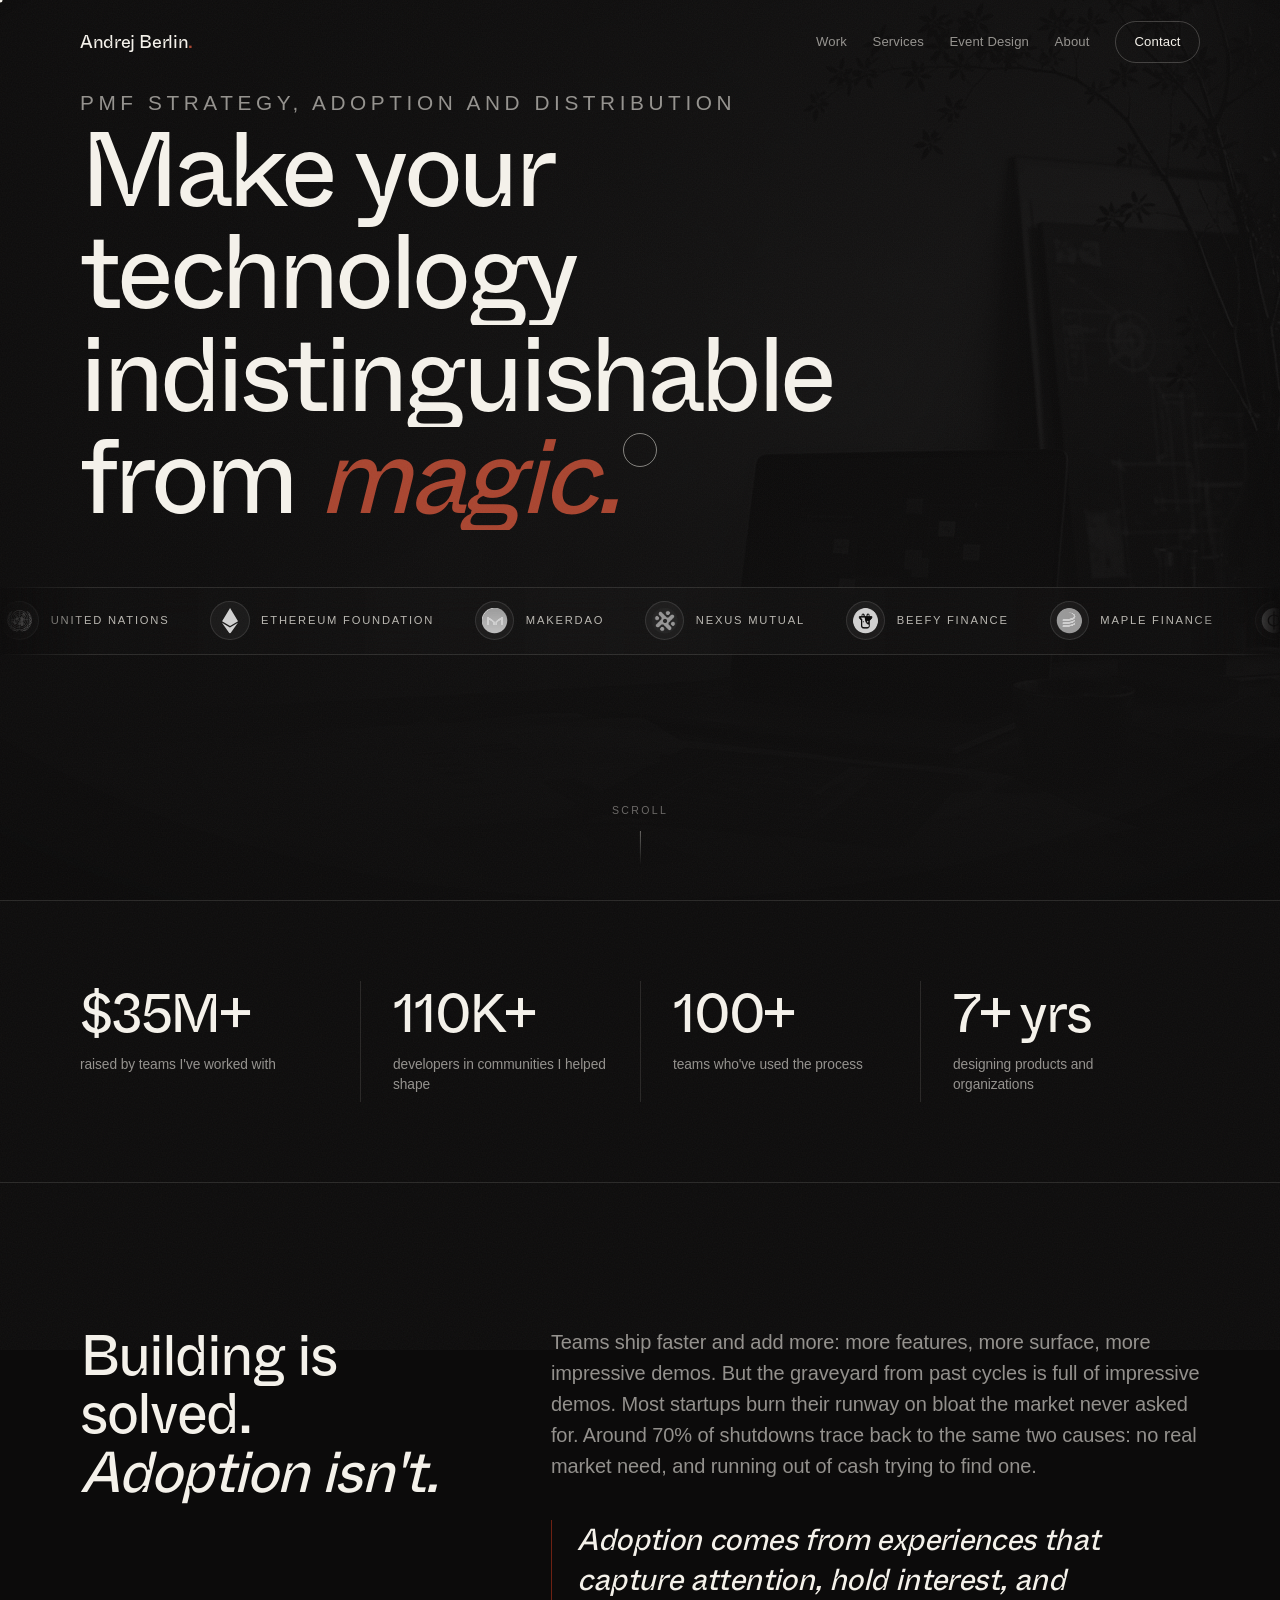
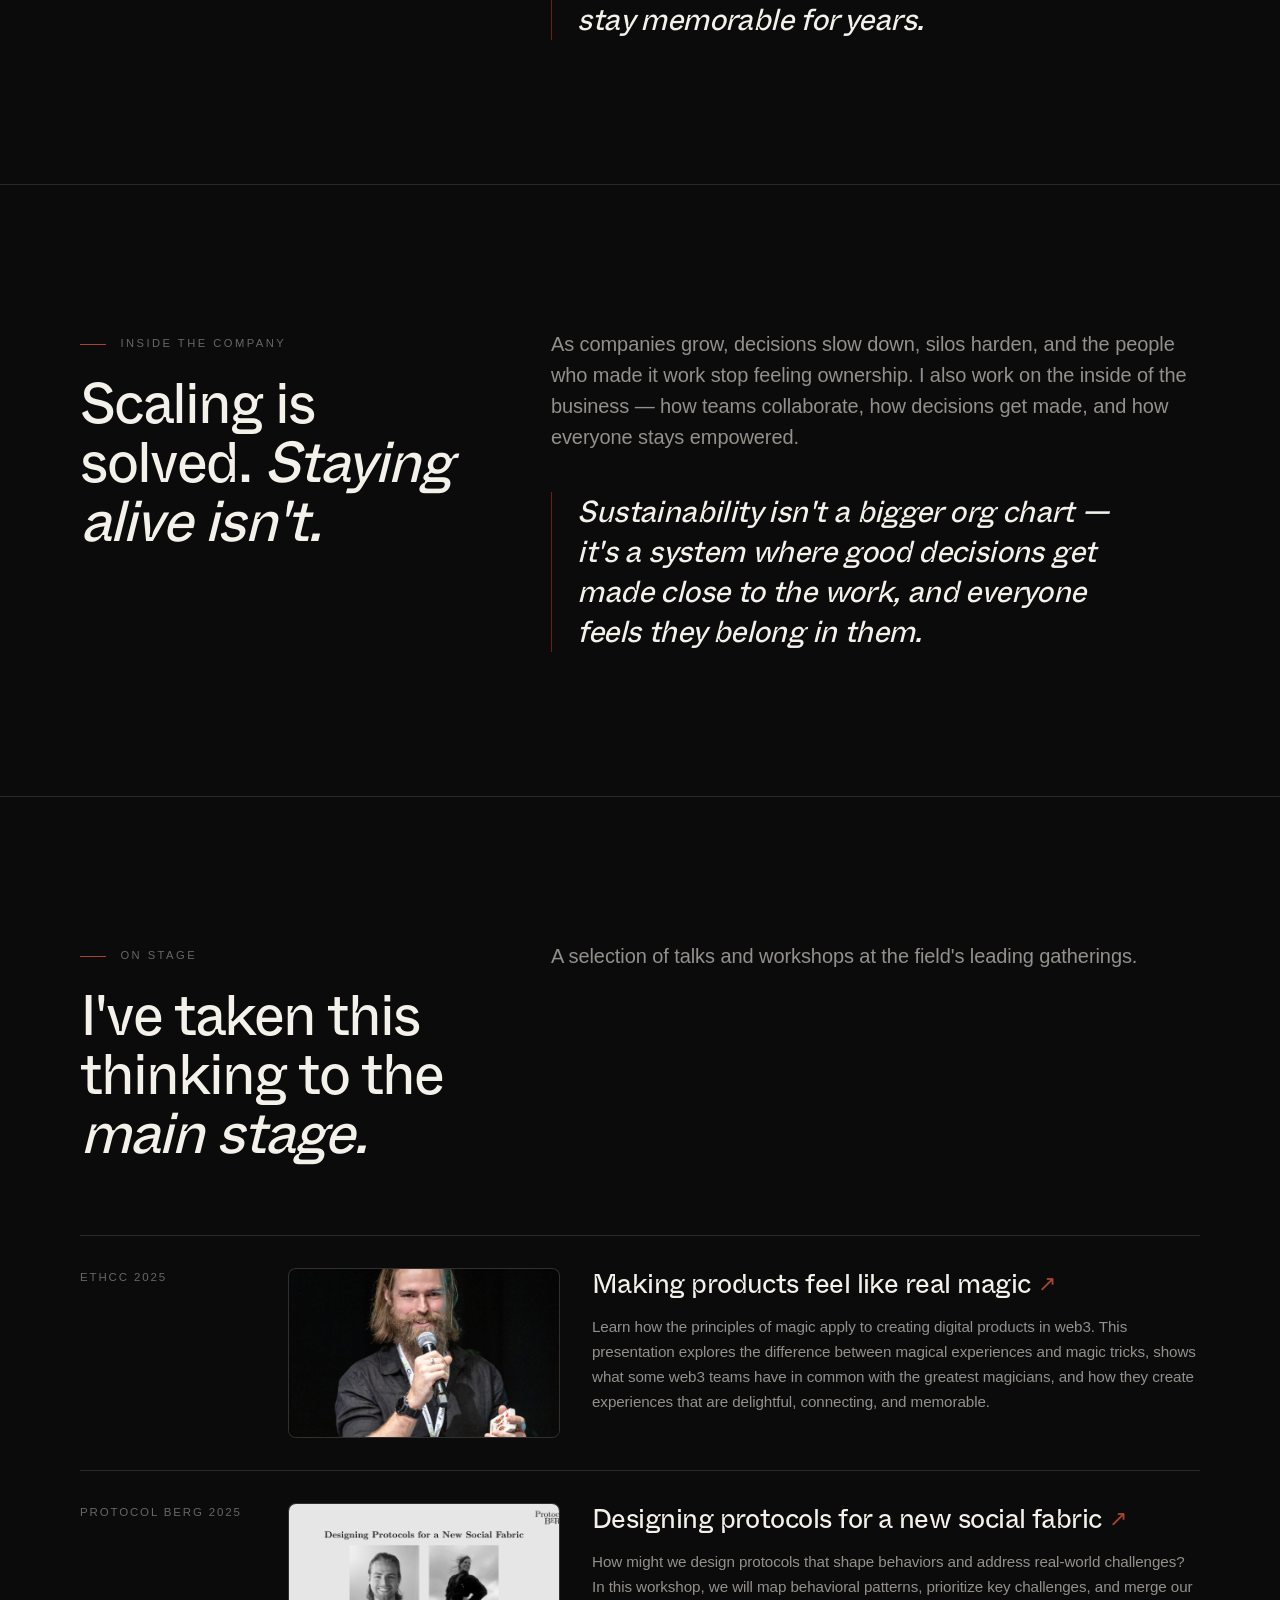
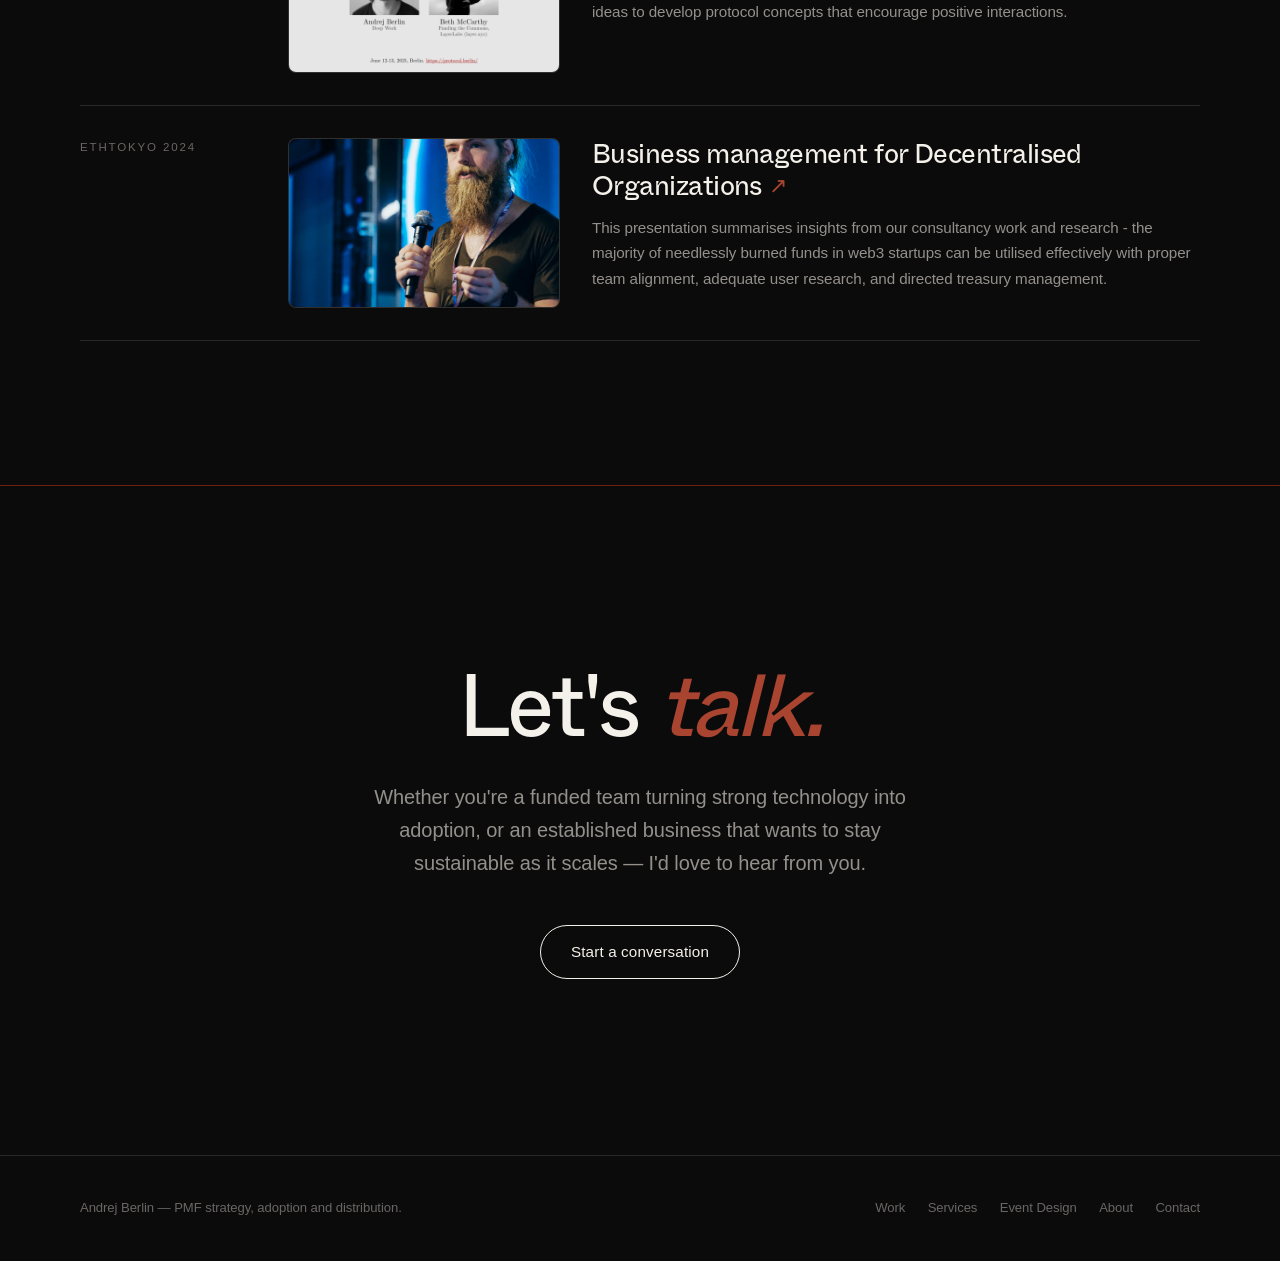
==== commit 2e9e0e9c: "Add event design page" ====
--- a/index.html
+++ b/index.html
@@ -20,6 +20,7 @@
       <div class="nav-links">
         <a href="work.html">Work</a>
         <a href="services.html">Services</a>
+        <a href="event-design.html">Event Design</a>
         <a href="about.html">About</a>
         <a class="nav-cta" href="#contact">Contact</a>
         <button class="nav-toggle" type="button" aria-label="Open menu" aria-expanded="false" aria-controls="mobile-menu">
@@ -31,6 +32,7 @@
       <div class="mobile-menu" id="mobile-menu">
         <a href="work.html">Work</a>
         <a href="services.html">Services</a>
+        <a href="event-design.html">Event Design</a>
         <a href="about.html">About</a>
       </div>
     </div>
@@ -250,6 +252,7 @@
       <nav class="footer-links" aria-label="Footer">
         <a href="work.html">Work</a>
         <a href="services.html">Services</a>
+        <a href="event-design.html">Event Design</a>
         <a href="about.html">About</a>
         <a href="#contact">Contact</a>
       </nav>
--- a/styles.css
+++ b/styles.css
@@ -707,6 +707,53 @@
   border-bottom: 1px solid var(--line);
 }
 
+/* ---------- Event Design ---------- */
+.event-copy {
+  max-width: 48rem;
+}
+.event-copy p:not(.lead):not(.pull) {
+  margin: 1.25rem 0 0;
+  font-size: 1rem;
+  line-height: 1.6;
+  color: var(--muted);
+}
+.event-card-grid {
+  display: grid;
+  grid-template-columns: repeat(3, 1fr);
+  margin-top: clamp(3rem, 6vw, 4.5rem);
+  border-top: 1px solid var(--line);
+  border-left: 1px solid var(--line);
+}
+.event-card {
+  min-height: 220px;
+  padding: 2rem 1.8rem 2.4rem;
+  border-right: 1px solid var(--line);
+  border-bottom: 1px solid var(--line);
+}
+.event-card h3 {
+  margin: 1rem 0 0;
+  font-size: 1.3rem;
+  font-weight: 500;
+  letter-spacing: -0.02em;
+  line-height: 1.15;
+}
+.event-card em {
+  display: block;
+  margin-top: 0.55rem;
+  font-size: 0.78rem;
+  font-style: normal;
+  letter-spacing: 0.04em;
+  color: var(--quiet);
+}
+.event-card p {
+  margin: 0.85rem 0 0;
+  font-size: 0.94rem;
+  color: var(--muted);
+}
+.event-biotech-grid {
+  grid-template-columns: repeat(4, 1fr);
+}
+
 /* ---------- About ---------- */
 .about-copy { max-width: 46rem; }
 .about-copy p {
@@ -883,6 +930,8 @@
   .principles,
   .client-grid,
   .service-grid,
+  .event-card-grid,
+  .event-biotech-grid,
   .quote-grid { grid-template-columns: repeat(2, 1fr); }
   .metric-grid { grid-template-columns: repeat(2, 1fr); gap: 0 0; }
   .metric { padding: 1.5rem 0; border-left: none; }
@@ -913,6 +962,8 @@
   .principles,
   .client-grid,
   .service-grid,
+  .event-card-grid,
+  .event-biotech-grid,
   .quote-grid { grid-template-columns: 1fr; }
   .client-building {
     grid-template-columns: 1fr;
